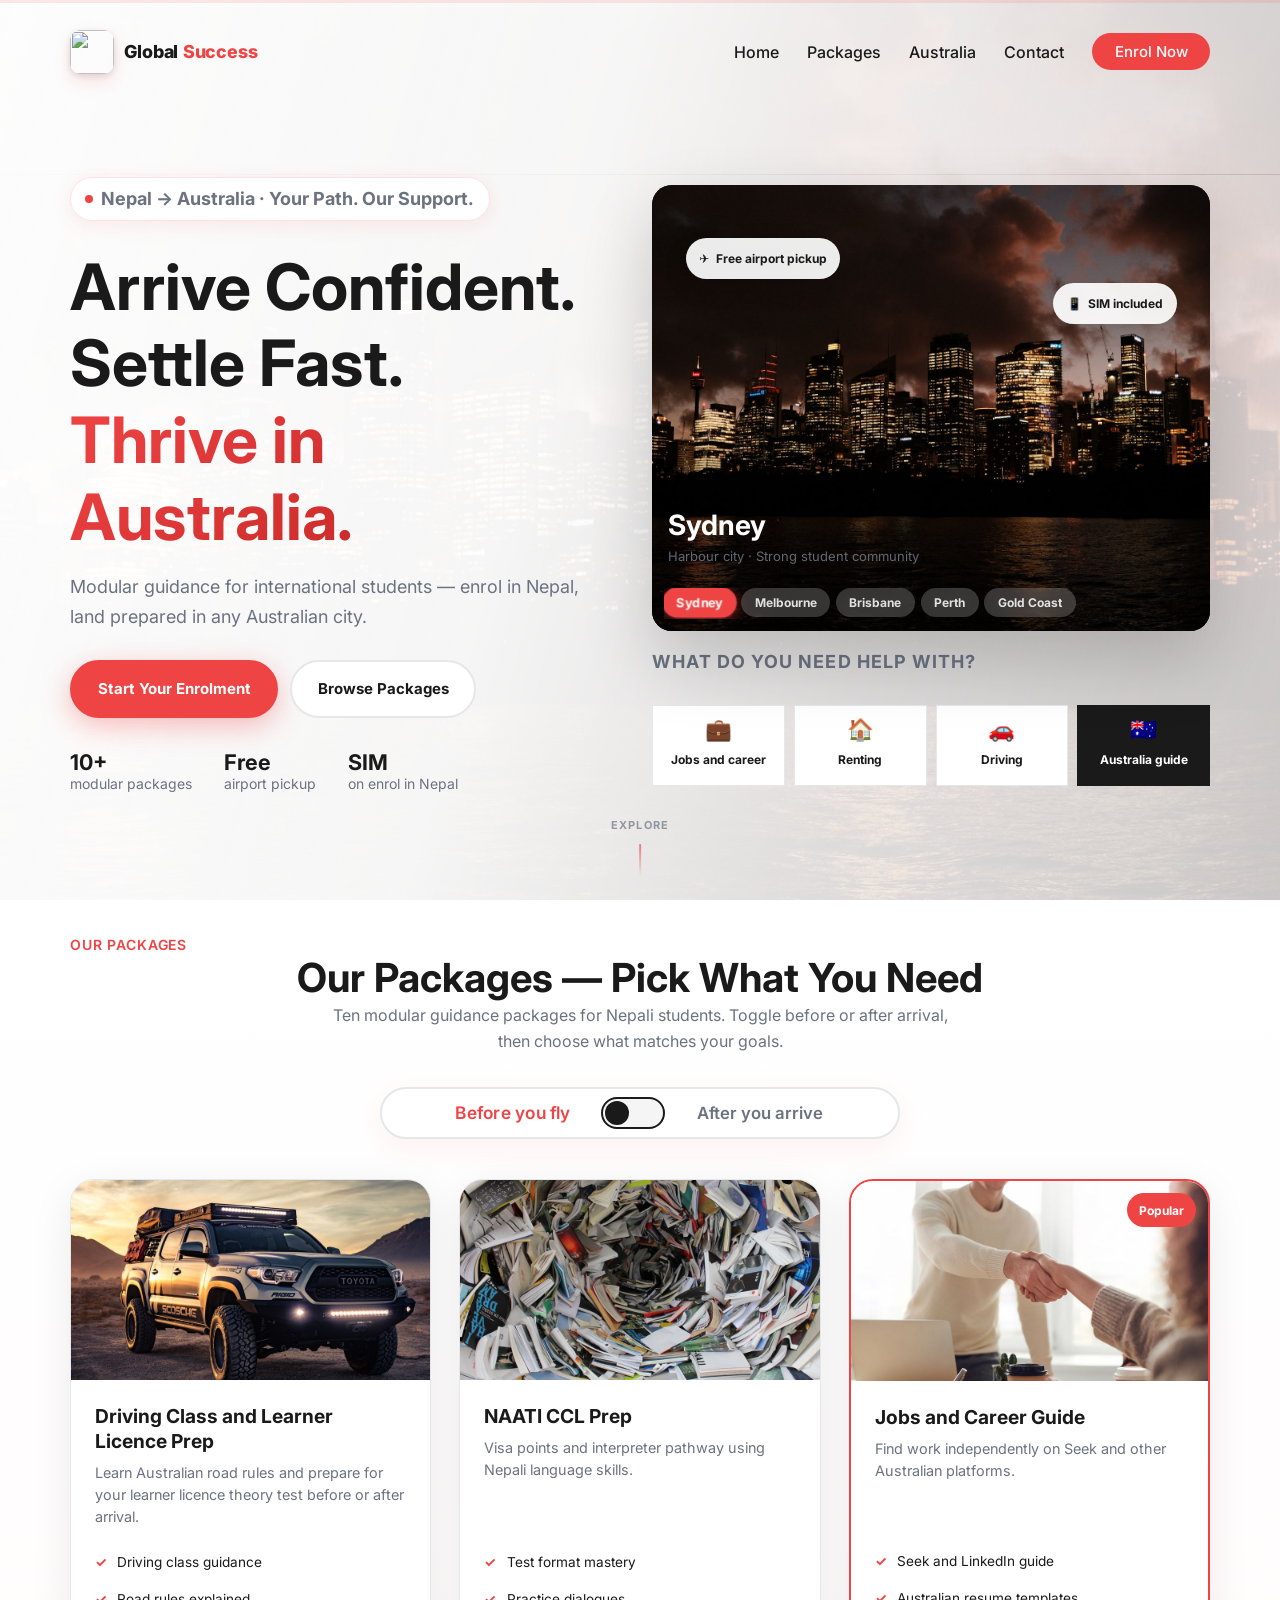
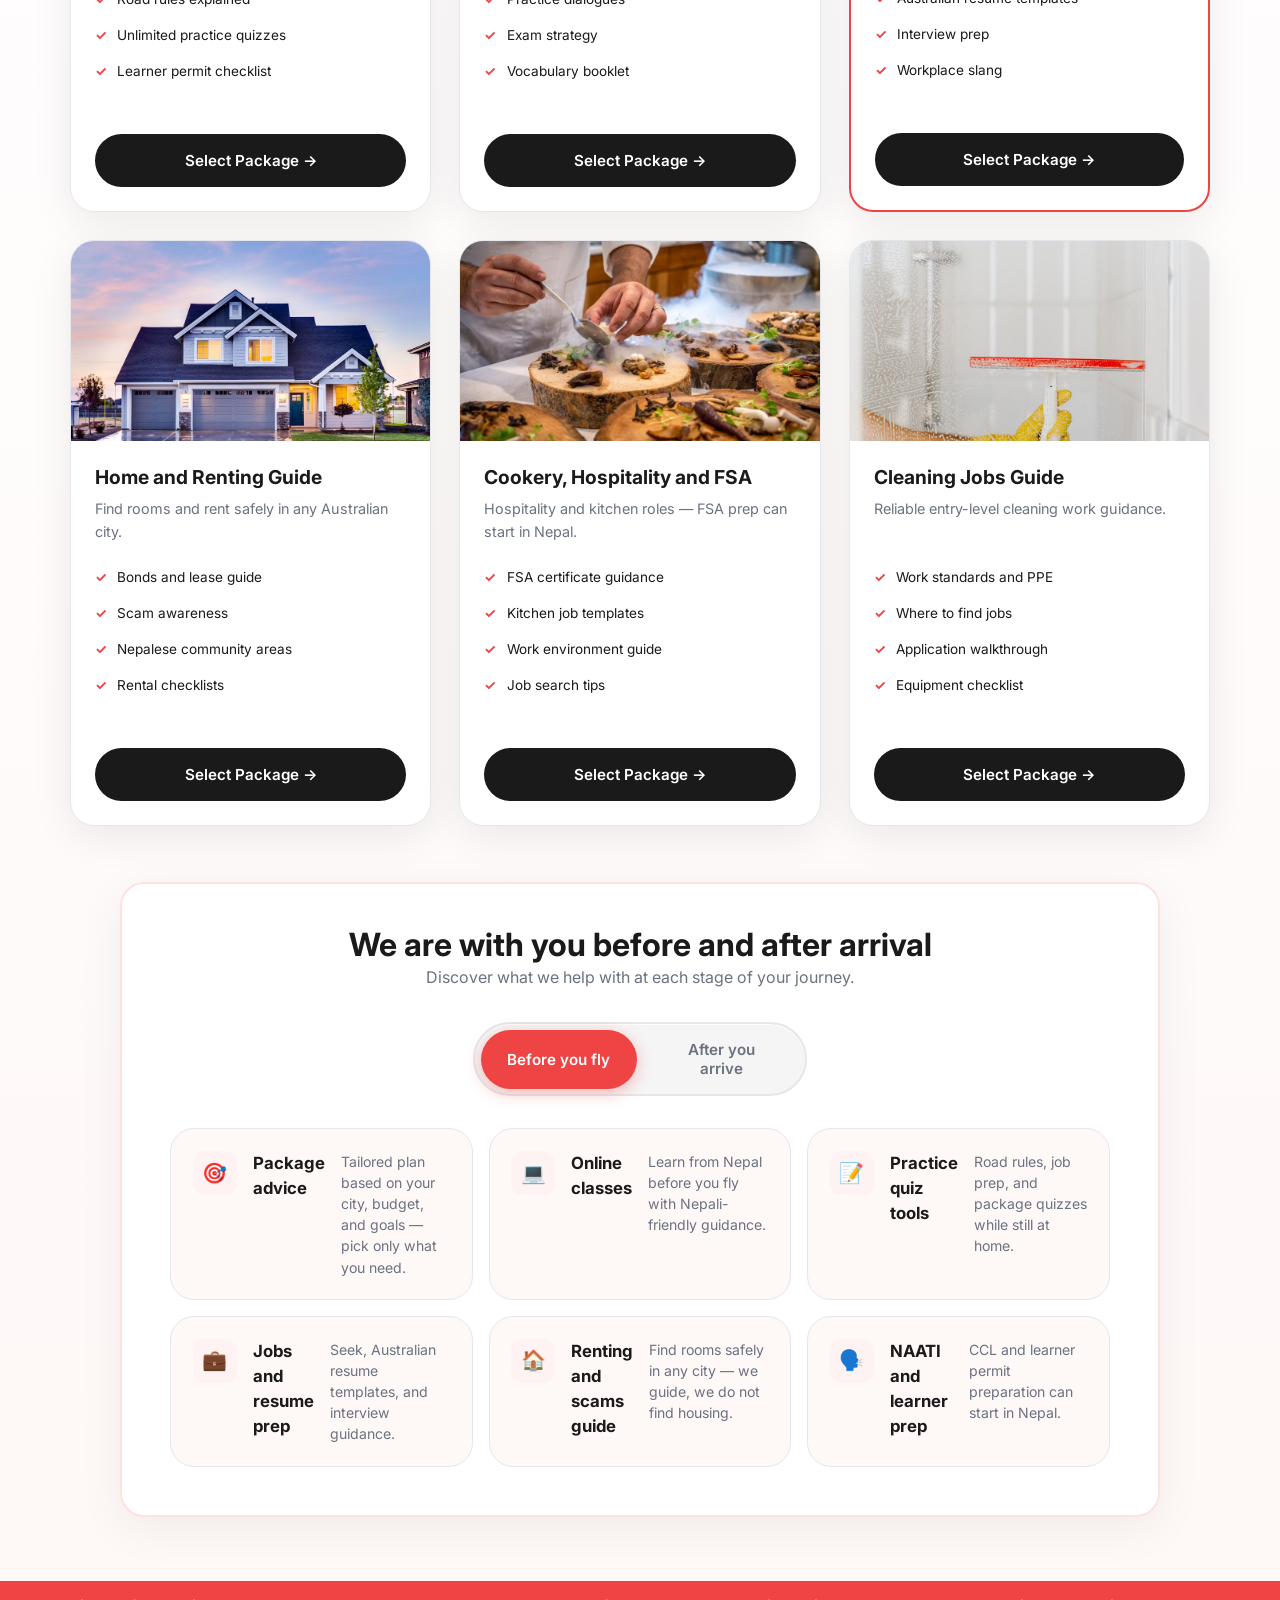
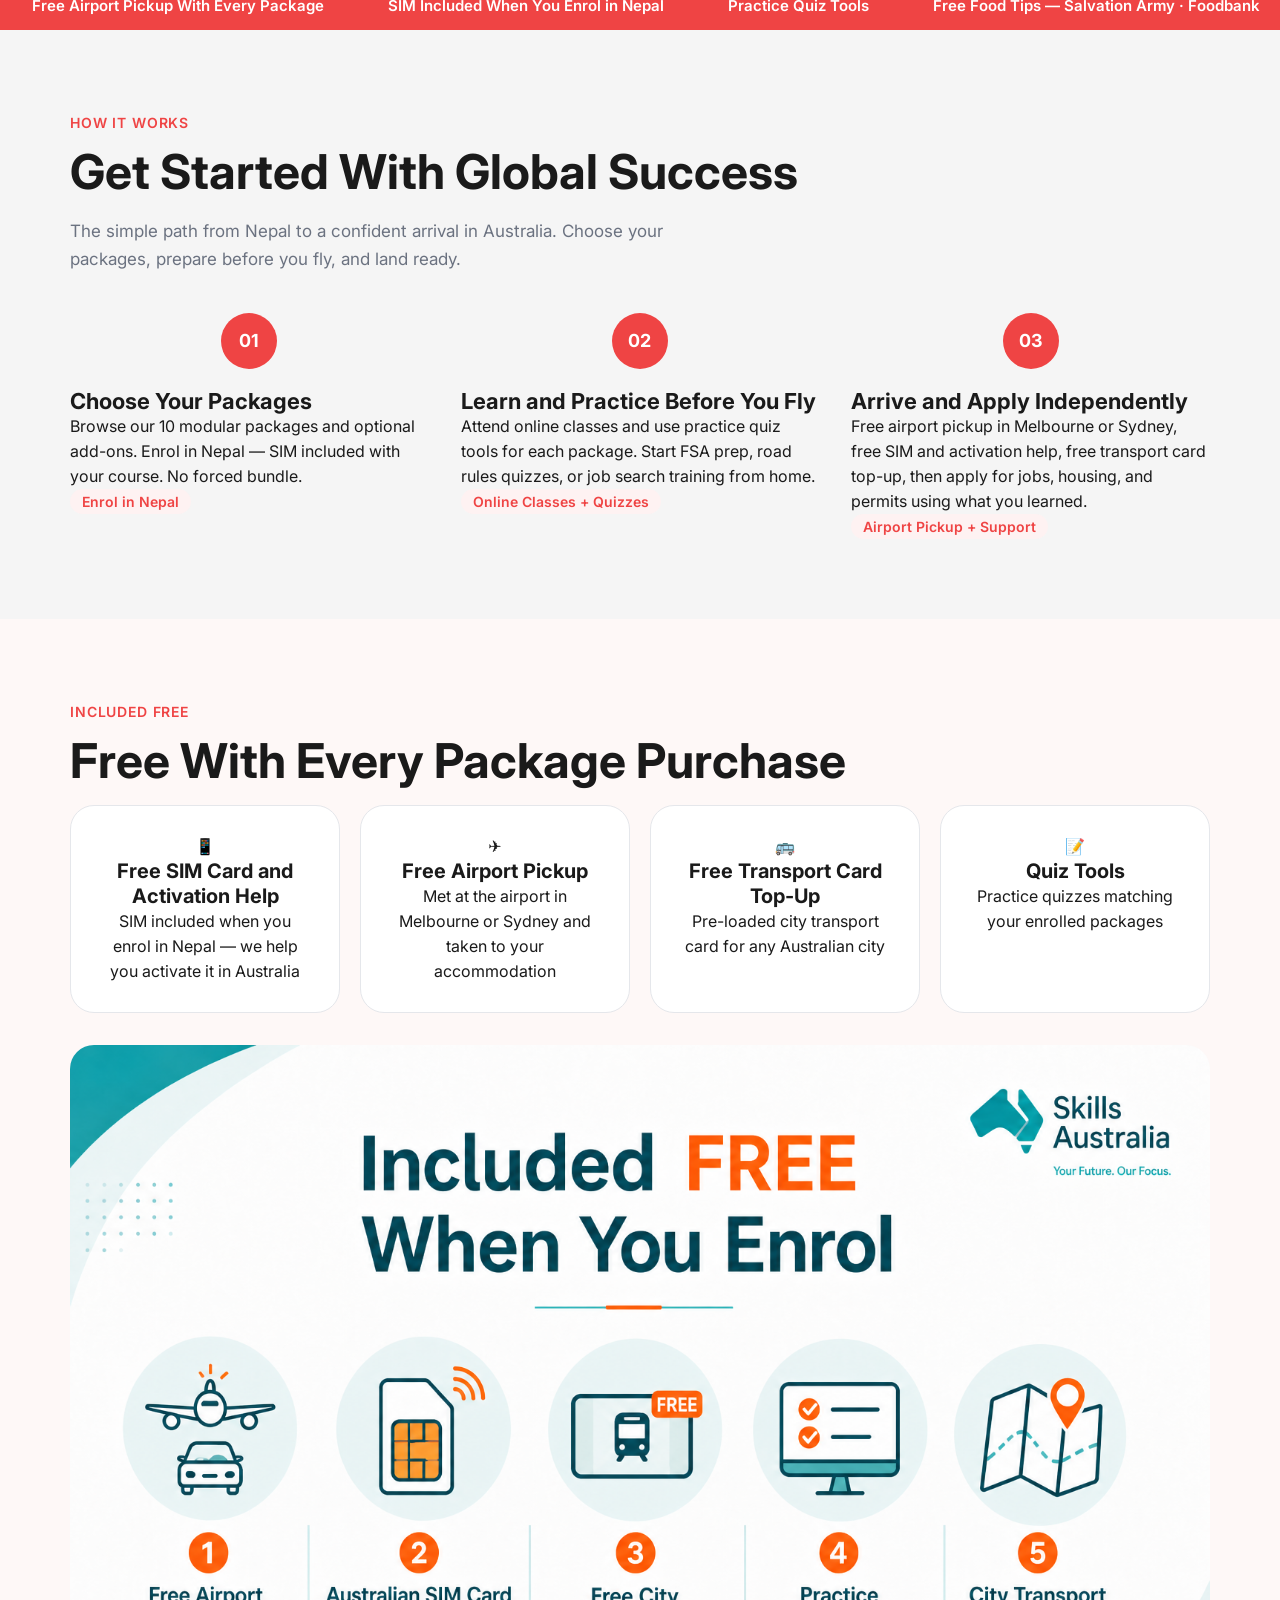
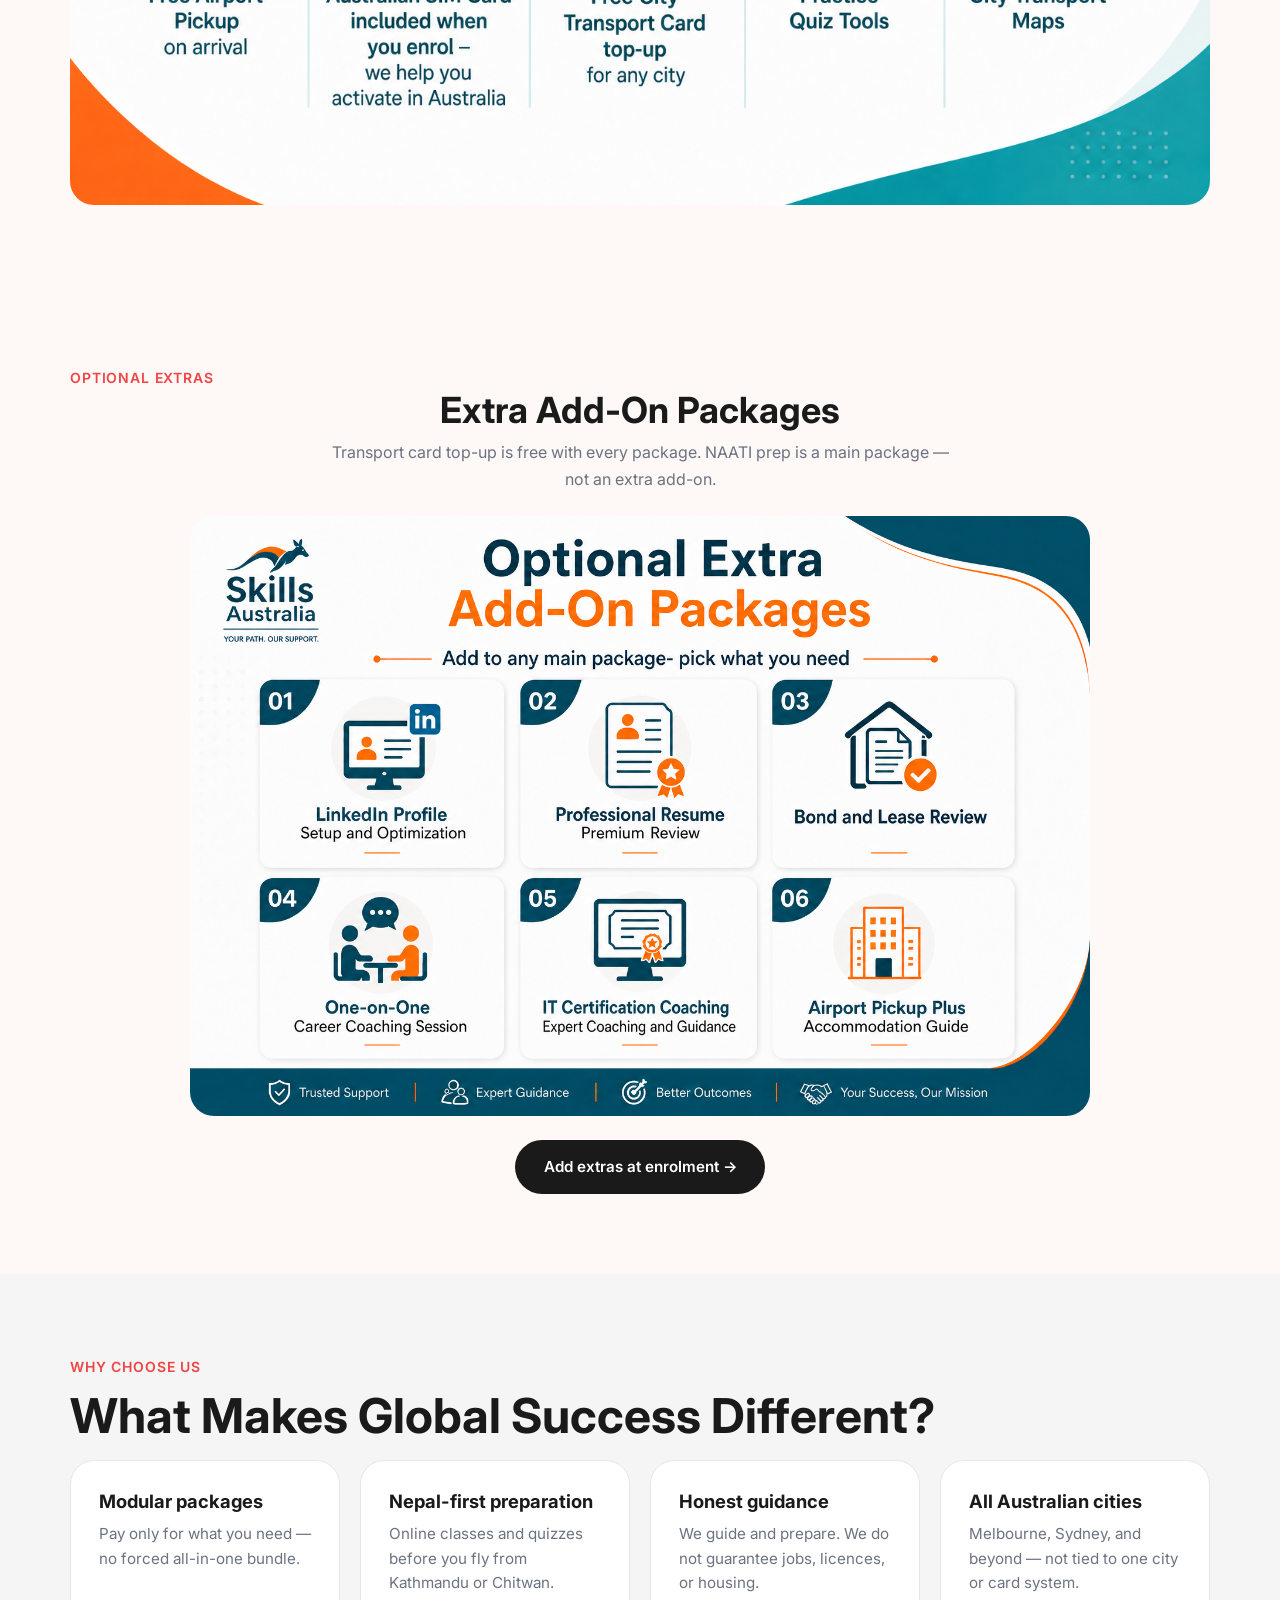
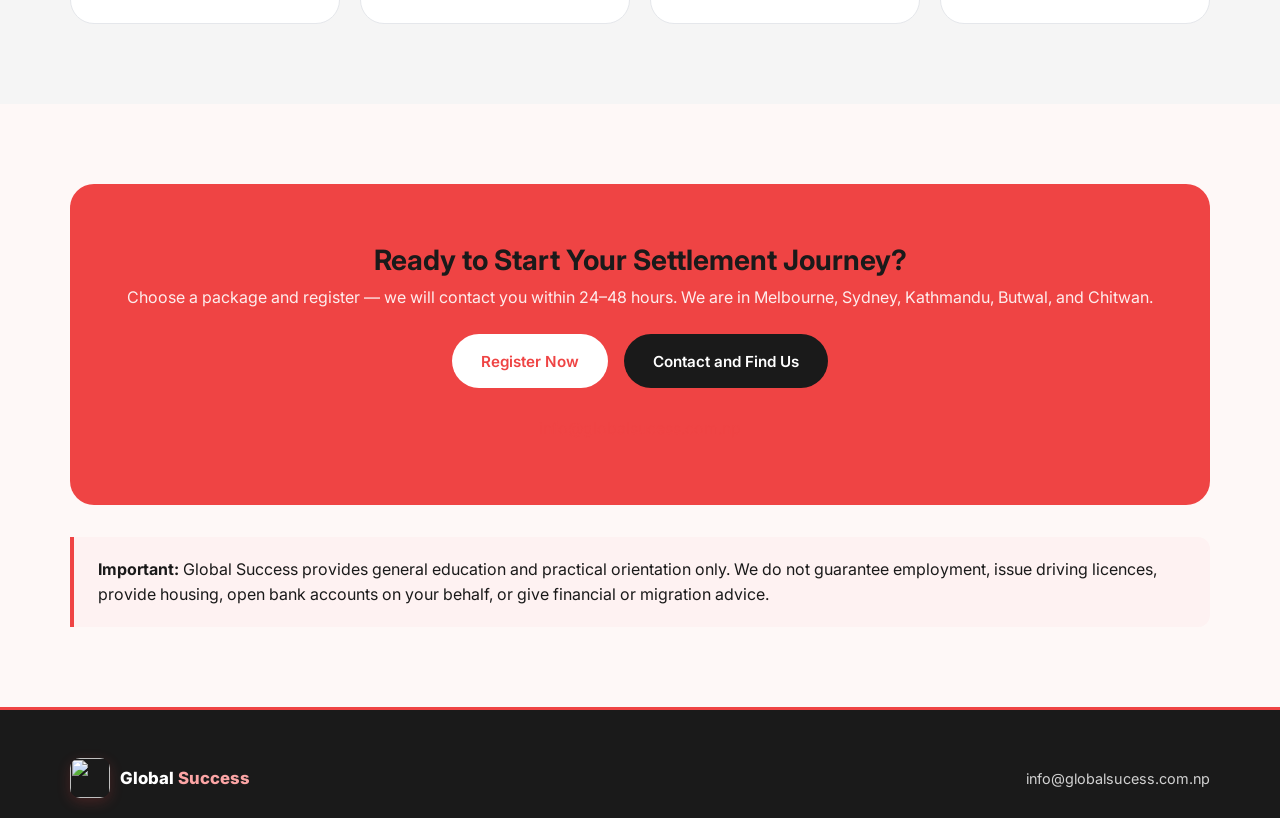
==== index.html @ abbfd21a "Add files via upload" ====
<!DOCTYPE html>
<html lang="en">
<head>
  <meta charset="UTF-8">
  <meta name="viewport" content="width=device-width, initial-scale=1.0">
  <title>Global Success | Nepal to Australia Student Settlement and Life-Skills Packages</title>
  <meta name="description" content="Modular guidance packages for Nepali students moving to Australia. Enrol in Nepal, arrive prepared. Free SIM and activation help, airport pickup, transport card top-up, practice quizzes, and 10 specialist packages.">
  <link rel="preconnect" href="https://fonts.googleapis.com">
  <link rel="preconnect" href="https://fonts.gstatic.com" crossorigin>
  <link rel="stylesheet" href="css/style.css">
  <link rel="stylesheet" href="css/dingoos-theme.css">
  <link rel="stylesheet" href="css/js-services.css">
  <link rel="stylesheet" href="css/journey-dingoos.css">
  <link rel="stylesheet" href="css/hero-interactive.css">
  <link rel="stylesheet" href="css/home-flow.css">
</head>
<body>

  <div class="scroll-progress"><span></span></div>

  <nav class="navbar dingoos-header" id="navbar">
    <div class="container nav-inner">
      <a href="index.html" class="logo">
        <img src="assets/global-success-logo.svg?v=3" alt="">
        <span class="logo-word"><strong>Global</strong> <em>Success</em></span>
      </a>
      <button class="menu-toggle" id="menuToggle" aria-label="Menu">☰</button>
      <ul class="nav-links" id="navLinks">
        <li><a href="index.html#home">Home</a></li>
        <li><a href="#packages">Packages</a></li>
        <li><a href="live-in-australia.html">Australia</a></li>
        <li><a href="contact.html">Contact</a></li>
        <li><a href="register.html" class="nav-cta">Enrol Now</a></li>
      </ul>
    </div>
  </nav>

  <!-- HERO — modern interactive -->
  <header class="hero hero-v2" id="home">
    <div class="hero-v2-bg" aria-hidden="true">
      <div class="hero-v2-bg-layer is-active" id="heroBgA"></div>
      <div class="hero-v2-bg-layer" id="heroBgB"></div>
    </div>
    <div class="hero-v2-overlay" aria-hidden="true"></div>

    <div class="container hero-v2-grid">
      <div class="hero-v2-copy">
        <p class="hero-v2-eyebrow hero-anim" style="--d:0">Nepal → Australia · Your Path. Our Support.</p>
        <h1 class="hero-v2-title hero-anim" style="--d:1">
          <span class="hero-v2-title-line">Arrive Confident.</span>
          <span class="hero-v2-title-line">Settle Fast.</span>
          <span class="hero-v2-title-line hero-v2-title-accent">Thrive in Australia.</span>
        </h1>
        <p class="hero-v2-lead hero-anim" style="--d:2">Modular guidance for international students — enrol in Nepal, land prepared in any Australian city.</p>

        <div class="hero-v2-cta-row hero-anim" style="--d:3">
          <a href="register.html" class="hero-v2-btn hero-v2-btn--primary">
            <span>Start Your Enrolment</span>
            <i class="hero-v2-btn-shine" aria-hidden="true"></i>
          </a>
          <a href="#packages" class="hero-v2-btn hero-v2-btn--outline">Browse Packages</a>
        </div>

        <ul class="hero-v2-stats hero-anim" style="--d:4">
          <li><strong>10+</strong> modular packages</li>
          <li><strong>Free</strong> airport pickup</li>
          <li><strong>SIM</strong> on enrol in Nepal</li>
        </ul>
      </div>

      <div class="hero-v2-stage hero-anim" style="--d:2">
        <div class="hero-v2-frame" id="heroFrame">
          <div class="hero-v2-slide-wrap">
            <img class="hero-v2-slide is-active" id="heroSlideA" src="assets/images/heroes/sydney-opera.jpg" alt="Sydney Opera House and harbour">
            <img class="hero-v2-slide" id="heroSlideB" src="assets/images/heroes/sydney-opera.jpg" alt="" aria-hidden="true">
          </div>
          <div class="hero-v2-frame-shine" aria-hidden="true"></div>

          <div class="hero-v2-float hero-v2-float--a">
            <span aria-hidden="true">✈</span> Free airport pickup
          </div>
          <div class="hero-v2-float hero-v2-float--b">
            <span aria-hidden="true">📱</span> SIM included
          </div>

          <div class="hero-v2-city-info">
            <strong id="heroCityName">Sydney</strong>
            <p id="heroCityTagline">Harbour city · Strong student community</p>
          </div>

          <div class="hero-v2-city-strip" role="tablist" aria-label="Choose a city">
            <button type="button" role="tab" class="is-active" aria-selected="true" data-city="Sydney" data-img="assets/images/heroes/sydney-opera.jpg" data-tagline="Harbour city · Strong student community">Sydney</button>
            <button type="button" role="tab" aria-selected="false" data-city="Melbourne" data-img="assets/images/heroes/melbourne-hero.jpg" data-tagline="Culture capital · Trams and laneways">Melbourne</button>
            <button type="button" role="tab" aria-selected="false" data-city="Brisbane" data-img="assets/images/cities/brisbane.jpg" data-tagline="Sunshine state · Affordable living">Brisbane</button>
            <button type="button" role="tab" aria-selected="false" data-city="Perth" data-img="assets/images/cities/perth.jpg" data-tagline="West coast hub · Relaxed lifestyle">Perth</button>
            <button type="button" role="tab" aria-selected="false" data-city="Gold Coast" data-img="assets/images/cities/gold-coast.jpg" data-tagline="Beach lifestyle · Tourism jobs">Gold Coast</button>
          </div>
        </div>

        <div class="hero-v2-goals">
          <p class="hero-v2-goals-label">What do you need help with?</p>
          <div class="hero-v2-goal-grid">
            <a href="#packages" class="hero-v2-goal">
              <span class="hero-v2-goal-icon" aria-hidden="true">💼</span>
              <span>Jobs and career</span>
            </a>
            <a href="#packages" class="hero-v2-goal">
              <span class="hero-v2-goal-icon" aria-hidden="true">🏠</span>
              <span>Renting</span>
            </a>
            <a href="#packages" class="hero-v2-goal">
              <span class="hero-v2-goal-icon" aria-hidden="true">🚗</span>
              <span>Driving</span>
            </a>
            <a href="live-in-australia.html" class="hero-v2-goal hero-v2-goal--guide">
              <span class="hero-v2-goal-icon" aria-hidden="true">🇦🇺</span>
              <span>Australia guide</span>
            </a>
          </div>
        </div>
      </div>
    </div>

    <a href="#packages" class="hero-v2-scroll-hint" aria-label="Scroll to packages">
      <span>Explore</span>
      <i class="hero-v2-scroll-line" aria-hidden="true"></i>
    </a>
  </header>

  <!-- OUR PACKAGES — first thing visitors see after hero -->
  <section class="js-section packages-choose home-packages-flow" id="packages">
    <div class="container">
      <p class="section-label reveal">Our Packages</p>
      <h2 class="packages-main-title reveal">Our Packages — Pick What You Need</h2>
      <p class="packages-intro reveal">Ten modular guidance packages for Nepali students. Toggle before or after arrival, then choose what matches your goals.</p>

      <div class="js-toggle-tabs reveal home-toggle-tabs" id="packageToggle">
        <button type="button" class="active" data-phase="before">Before you fly</button>
        <div class="js-toggle-slider" id="toggleSlider"><span></span></div>
        <button type="button" data-phase="after">After you arrive</button>
      </div>

      <div class="js-packages-grid" id="packagesGrid"></div>

      <div class="journey-help-panel home-help-panel reveal">
        <div class="journey-help-head">
          <h3>We are with you before and after arrival</h3>
          <p>Discover what we help with at each stage of your journey.</p>
        </div>
        <div class="journey-phase-tabs home-phase-tabs" id="journeyPhaseTabs">
          <button type="button" class="active" data-phase="before">Before you fly</button>
          <button type="button" data-phase="after">After you arrive</button>
        </div>
        <div class="journey-help-grid home-help-grid" id="journeyHelpGrid"></div>
      </div>
    </div>
  </section>

  <!-- MARQUEE -->
  <div class="marquee-wrap dingoos-marquee">
    <div class="marquee-track dingoos-marquee-track">
      <span>Free Airport Pickup With Every Package</span>
      <span>SIM Included When You Enrol in Nepal</span>
      <span>Practice Quiz Tools</span>
      <span>Free Food Tips — Salvation Army · Foodbank</span>
      <span>Free Transport Card Top-Up With Every Package</span>
      <span>Modular Packages — Pay Only For What You Need</span>
      <span>Free Airport Pickup With Every Package</span>
      <span>SIM Included When You Enrol in Nepal</span>
      <span>Practice Quiz Tools</span>
      <span>Free Food Tips — Salvation Army · Foodbank</span>
      <span>Free Transport Card Top-Up With Every Package</span>
      <span>Modular Packages — Pay Only For What You Need</span>
    </div>
  </div>

  <!-- HOW IT WORKS -->
  <section class="bg-light" id="how-it-works">
    <div class="container">
      <p class="section-label reveal">How It Works</p>
      <h2 class="section-title reveal">Get Started With Global Success</h2>
      <p class="section-sub reveal">The simple path from Nepal to a confident arrival in Australia. Choose your packages, prepare before you fly, and land ready.</p>
      <div class="steps-grid">
        <div class="step-card reveal">
          <div class="step-num">01</div>
          <h3>Choose Your Packages</h3>
          <p>Browse our 10 modular packages and optional add-ons. Enrol in Nepal — SIM included with your course. No forced bundle.</p>
          <span class="step-tag">Enrol in Nepal</span>
        </div>
        <div class="step-card reveal">
          <div class="step-num">02</div>
          <h3>Learn and Practice Before You Fly</h3>
          <p>Attend online classes and use practice quiz tools for each package. Start FSA prep, road rules quizzes, or job search training from home.</p>
          <span class="step-tag">Online Classes + Quizzes</span>
        </div>
        <div class="step-card reveal">
          <div class="step-num">03</div>
          <h3>Arrive and Apply Independently</h3>
          <p>Free airport pickup in Melbourne or Sydney, free SIM and activation help, free transport card top-up, then apply for jobs, housing, and permits using what you learned.</p>
          <span class="step-tag">Airport Pickup + Support</span>
        </div>
      </div>
    </div>
  </section>

  <!-- FREE PERKS -->
  <section id="free-perks">
    <div class="container">
      <p class="section-label reveal">Included Free</p>
      <h2 class="section-title reveal">Free With Every Package Purchase</h2>
      <div class="perks-grid">
        <div class="perk-card reveal">
          <div class="perk-icon">📱</div>
          <h3>Free SIM Card and Activation Help</h3>
          <p>SIM included when you enrol in Nepal — we help you activate it in Australia</p>
        </div>
        <div class="perk-card reveal">
          <div class="perk-icon">✈️</div>
          <h3>Free Airport Pickup</h3>
          <p>Met at the airport in Melbourne or Sydney and taken to your accommodation</p>
        </div>
        <div class="perk-card reveal">
          <div class="perk-icon">🚌</div>
          <h3>Free Transport Card Top-Up</h3>
          <p>Pre-loaded city transport card for any Australian city</p>
        </div>
        <div class="perk-card reveal">
          <div class="perk-icon">📝</div>
          <h3>Quiz Tools</h3>
          <p>Practice quizzes matching your enrolled packages</p>
        </div>
      </div>
      <div class="visual-banner reveal" style="margin-top:2rem">
        <img src="assets/sections/free-perks-included.png?v=6" alt="Included free when you enrol — Global Success">
      </div>
    </div>
  </section>

  <!-- ADD-ONS -->
  <section class="js-section packages-addons-visual" id="addons">
    <div class="container">
      <p class="section-label reveal">Optional Extras</p>
      <h2 class="packages-main-title reveal" style="font-size:clamp(1.75rem,3vw,2.25rem);margin-bottom:1.5rem">Extra Add-On Packages</h2>
      <p class="packages-intro reveal" style="margin-top:-0.5rem;margin-bottom:1.5rem">Transport card top-up is free with every package. NAATI prep is a main package — not an extra add-on.</p>
      <div class="visual-banner reveal">
        <img src="assets/sections/09-extra-addons.png?v=6" alt="Optional extra add-on packages: LinkedIn, resume, bond and lease review, career coaching, IT certification coaching, airport pickup plus">
      </div>
      <p class="reveal" style="text-align:center;margin-top:1.5rem">
        <a href="register.html" class="js-btn js-btn-navy">Add extras at enrolment →</a>
      </p>
    </div>
  </section>

  <!-- WHY US -->
  <section class="bg-light" id="why-us">
    <div class="container">
      <p class="section-label reveal">Why Choose Us</p>
      <h2 class="section-title reveal">What Makes Global Success Different?</h2>
      <div class="why-grid">
        <div class="why-card reveal">
          <h4>Modular packages</h4>
          <p>Pay only for what you need — no forced all-in-one bundle.</p>
        </div>
        <div class="why-card reveal">
          <h4>Nepal-first preparation</h4>
          <p>Online classes and quizzes before you fly from Kathmandu or Chitwan.</p>
        </div>
        <div class="why-card reveal">
          <h4>Honest guidance</h4>
          <p>We guide and prepare. We do not guarantee jobs, licences, or housing.</p>
        </div>
        <div class="why-card reveal">
          <h4>All Australian cities</h4>
          <p>Melbourne, Sydney, and beyond — not tied to one city or card system.</p>
        </div>
      </div>
    </div>
  </section>

  <!-- CONTACT / CTA -->
  <section id="contact">
    <div class="container">
      <div class="js-cta-banner reveal">
        <h2>Ready to Start Your Settlement Journey?</h2>
        <p style="opacity:0.9;margin-bottom:1.5rem">Choose a package and register — we will contact you within 24–48 hours. We are in Melbourne, Sydney, Kathmandu, Butwal, and Chitwan.</p>
        <div style="display:flex;gap:1rem;justify-content:center;flex-wrap:wrap">
          <a href="register.html" class="js-btn js-btn-primary">Register Now</a>
          <a href="contact.html" class="js-btn js-btn-navy">Contact and Find Us</a>
        </div>
        <p style="margin-top:1.75rem;opacity:0.95">
          <a href="mailto:info@globalsucess.com.np">info@globalsucess.com.np</a>
        </p>
      </div>
      <div class="disclaimer-box reveal" style="margin-top:2rem;text-align:left">
        <strong>Important:</strong> Global Success provides general education and practical orientation only. We do not guarantee employment, issue driving licences, provide housing, open bank accounts on your behalf, or give financial or migration advice.
      </div>
    </div>
  </section>

  <footer class="footer footer-minimal">
    <div class="container footer-minimal-inner">
      <a href="index.html" class="footer-logo">
        <img src="assets/global-success-logo.svg?v=3" alt="" width="36" height="36">
        <span class="logo-word"><strong>Global</strong> <em>Success</em></span>
      </a>
      <div class="footer-minimal-contact">
        <a href="mailto:info@globalsucess.com.np">info@globalsucess.com.np</a>
      </div>
    </div>
  </footer>

  <script src="js/text-sanitize.js?v=20260816"></script>
  <script src="js/packages-data.js?v=20260816"></script>
  <script src="js/services.js?v=20260816"></script>
  <script src="js/dingoos.js?v=20260816"></script>
  <script src="js/journey.js?v=20260816"></script>
  <script src="js/hero-interactive.js?v=20260816"></script>
  <script src="js/main.js?v=20260816"></script>
</body>
</html>
---- css/style.css ----
/* Skills Australia — Dingoos-exact design system */
@import url('dingoos-tokens.css');

:root {
  --teal: var(--sa-red);
  --teal-dark: var(--sa-red-dark);
  --teal-light: var(--sa-red-pale);
  --orange: var(--sa-red);
  --orange-light: var(--sa-red-soft);
  --dark: var(--sa-black);
  --gray: var(--sa-gray);
  --gray-light: var(--sa-bg-alt);
  --white: var(--sa-white);
  --shadow: 0 4px 20px rgba(0, 0, 0, 0.06);
  --radius: var(--radius-sm);
  --font: var(--font-body);
}

*, *::before, *::after { box-sizing: border-box; margin: 0; padding: 0; }
html { scroll-behavior: smooth; }

img { max-width: 100%; height: auto; display: block; }
.container { width: min(1140px, 92%); margin: 0 auto; }

/* ── NAV / HEADER (Dingoos exact) ── */
.navbar, .dingoos-header {
  position: fixed; top: 0; left: 0; right: 0; z-index: 999;
  height: var(--header-h);
  background: transparent;
  transition: top var(--t-medium) var(--ease-dingoos),
              background var(--t-medium) var(--ease-dingoos),
              box-shadow var(--t-medium) var(--ease-dingoos) !important;
}
.navbar.fondo, .dingoos-header.fondo, .navbar.scrolled {
  background: #fff;
  box-shadow: 0 0 10px #bbb;
}
.navbar.oculto, .dingoos-header.oculto { top: -110px; }

.nav-inner {
  display: flex; align-items: center; justify-content: space-between;
  height: var(--header-h); gap: 1rem;
}
.logo {
  display: flex; align-items: center; gap: 0.65rem;
  font-family: var(--font-body); font-weight: 700;
  color: var(--sa-black); font-size: 1.12rem;
  letter-spacing: -0.01em;
  text-decoration: none;
  transition: color var(--t-fast) var(--ease-dingoos);
}
.logo:hover { color: var(--sa-black); }
.logo img {
  width: 44px;
  height: 44px;
  object-fit: contain;
  border-radius: 11px;
  box-shadow:
    0 2px 6px rgba(15, 23, 42, 0.12),
    0 8px 18px rgba(239, 68, 68, 0.14);
  transition: transform var(--t-fast) var(--ease-dingoos), box-shadow var(--t-fast) var(--ease-dingoos);
}
.logo-word {
  display: inline-flex;
  align-items: baseline;
  gap: 0.28rem;
  line-height: 1;
}
.logo-word strong {
  font-weight: 800;
  color: var(--sa-black);
}
.logo-word em {
  font-style: normal;
  font-weight: 800;
  color: var(--sa-red);
}
.logo:hover img {
  transform: translateY(-1px) scale(1.02);
  box-shadow:
    0 4px 10px rgba(15, 23, 42, 0.14),
    0 10px 22px rgba(239, 68, 68, 0.18);
}

.nav-links {
  display: flex; align-items: center; gap: 1.75rem; list-style: none;
  font-family: var(--font-body); font-size: 16px; line-height: 26px;
}
.nav-links a {
  color: var(--sa-black); font-weight: 500; text-decoration: none;
  transition: color var(--t-fast) var(--ease-dingoos) !important;
}
.nav-links a:hover, .nav-links a.active { color: var(--sa-red); }

.nav-cta {
  background: var(--sa-red) !important; color: var(--sa-white) !important;
  padding: 0.55rem 1.4rem; font-family: var(--font-body);
  font-style: normal; font-size: 15px; font-weight: 600;
  border-radius: var(--radius-pill);
}
.nav-cta:hover { background: var(--sa-black) !important; color: var(--sa-white) !important; }

.menu-toggle {
  display: none; background: none; border: none;
  font-size: 1.5rem; cursor: pointer; color: var(--sa-black);
}

/* ── BUTTONS ── */
.btn {
  display: inline-flex; align-items: center; justify-content: center; gap: 0.5rem;
  min-height: 52px; padding: 12px 32px; border: 0; border-radius: var(--radius-pill);
  font-family: var(--font-body); font-size: 16px; font-style: normal;
  line-height: 1.4; font-weight: 600; cursor: pointer; text-decoration: none;
  position: relative;
  transition: all var(--t-fast) var(--ease-dingoos) !important;
}
.btn-primary {
  background: var(--sa-red); color: var(--sa-white);
}
.btn-primary:hover { background: var(--sa-black); color: var(--sa-white); }
.btn-teal { background: var(--sa-red); color: var(--sa-white); }
.btn-teal:hover { background: var(--sa-black); color: var(--sa-white); }
.btn-outline {
  background: transparent; color: var(--sa-white);
  border: 2px solid rgba(255,255,255,0.7);
}
.btn-outline:hover { background: var(--sa-white); color: var(--sa-red); }

/* ── HERO index (Dingoos bloqueCabecera colours on dark overlay option) ── */
.hero {
  position: relative; min-height: 88vh;
  display: flex; align-items: center;
  padding: calc(var(--header-h) + 2rem) 0 4rem;
  overflow: hidden; background: var(--sa-bg);
}
.hero-bg {
  position: absolute; inset: 0; z-index: 0;
  background: url('../assets/images/heroes/sydney-opera.jpg') center/cover;
  opacity: 0.08;
}
.dingoos-hero-bg { will-change: transform; }
.hero-shapes { display: none; }

.hero-content { position: relative; z-index: 2; max-width: 720px; }
.hero-badge {
  display: inline-block; background: var(--sa-red-soft);
  color: var(--sa-red); padding: 0.35rem 1rem;
  font-size: 14px; font-weight: 600; margin-bottom: 1rem;
  border-radius: var(--radius-pill); border: 1px solid var(--sa-red-pale);
}
.hero h1 {
  font-family: var(--font-display); font-size: clamp(40px, 5vw, 64px);
  font-style: normal; font-weight: 700; line-height: 1.2;
  color: var(--sa-black); margin-bottom: 16px;
}
.hero p {
  font-size: 18px; line-height: 30px; color: var(--sa-gray);
  margin-bottom: 1.75rem;
}
.hero-btns { display: flex; flex-wrap: wrap; gap: 1rem; }
.trust-badge { margin-top: 2rem; font-size: 14px; color: var(--sa-gray); }

/* ── MARQUEE ── */
.marquee-wrap, .dingoos-marquee {
  background: var(--sa-red); color: var(--sa-white);
  padding: 0.75rem 0; overflow: hidden; white-space: nowrap;
}
.marquee-track span, .dingoos-marquee-track span {
  padding: 0 2rem; font-family: var(--font-body);
  font-weight: 600; font-style: normal; font-size: 15px;
}
.marquee-track, .dingoos-marquee-track {
  display: inline-flex; animation: dingoosMarquee 28s linear infinite;
}

/* ── SECTIONS ── */
section { padding: 5rem 0; }
.section-label {
  color: var(--sa-red); font-family: var(--font-body);
  font-weight: 600; font-style: normal; font-size: 14px;
  text-transform: uppercase; letter-spacing: 0.06em; margin-bottom: 0.5rem;
}
.section-title {
  font-family: var(--font-display); font-size: clamp(32px, 4vw, 48px);
  font-style: normal; font-weight: 700; line-height: 1.2;
  color: var(--sa-black); margin-bottom: 1rem;
}
.section-sub {
  color: var(--sa-gray); font-size: 17px;
  line-height: 28px; max-width: 640px; margin-bottom: 2.5rem;
}
.bg-light { background: var(--sa-bg-alt); }
.bg-teal {
  background: var(--sa-red); color: var(--sa-white);
}
.bg-teal .section-title { color: var(--sa-white); }
.bg-teal .section-label { color: rgba(255,255,255,0.85); }
.bg-teal .section-sub { color: rgba(255,255,255,0.85); opacity: 1; }

/* Scroll reveal */
.reveal {
  opacity: 0; transform: translateY(30px);
  transition: opacity 0.6s var(--ease-dingoos), transform 0.6s var(--ease-dingoos) !important;
}
.reveal.visible { opacity: 1; transform: translateY(0); }

/* Problem cards */
.problems-grid {
  display: grid; grid-template-columns: repeat(auto-fit, minmax(250px, 1fr)); gap: 1.5rem;
}
.problem-card {
  background: var(--sa-white); padding: 2rem;
  border: 1px solid var(--sa-border); border-radius: var(--radius-lg);
  box-shadow: var(--shadow);
  transition: transform var(--t-fast) var(--ease-dingoos) !important;
}
.problem-card:hover { transform: translateY(-4px); }
.problem-card h3 {
  font-family: var(--font-display); font-size: 22px; font-style: normal;
  color: var(--sa-black); margin-bottom: 0.75rem;
}
.problem-card p { font-size: 16px; line-height: 25px; color: var(--sa-gray); }

/* Steps */
.steps-grid { display: grid; grid-template-columns: repeat(auto-fit, minmax(280px, 1fr)); gap: 2rem; }
.step-num {
  width: 56px; height: 56px; border-radius: 50%;
  background: var(--sa-red); color: var(--sa-white);
  font-family: var(--font-body); font-size: 18px; font-weight: 700;
  display: flex; align-items: center; justify-content: center;
  margin: 0 auto 1.25rem;
}
.step-card h3 {
  font-family: var(--font-display); font-style: normal;
  font-size: 22px; color: var(--sa-black);
}
.step-tag {
  background: var(--sa-red-soft); color: var(--sa-red);
  padding: 0.25rem 0.75rem; font-size: 14px; font-weight: 600;
  border-radius: var(--radius-pill);
}

/* Perks */
.perks-grid { display: grid; grid-template-columns: repeat(auto-fit, minmax(200px, 1fr)); gap: 1.25rem; }
.perk-card {
  background: var(--sa-white); padding: 1.75rem; text-align: center;
  border: 1px solid var(--sa-border); border-radius: var(--radius-lg);
  transition: all var(--t-fast) var(--ease-dingoos) !important;
}
.perk-card:hover { border-color: var(--sa-red); transform: translateY(-4px); }
.perk-card h3 { font-family: var(--font-display); font-style: normal; color: var(--sa-black); font-size: 20px; }

/* Packages */
.packages-grid { display: grid; grid-template-columns: repeat(auto-fill, minmax(300px, 1fr)); gap: 1.5rem; }
.package-card {
  background: var(--sa-white); overflow: hidden;
  border: 1px solid var(--sa-border); border-radius: var(--radius-lg);
  box-shadow: var(--shadow);
  transition: transform var(--t-fast) var(--ease-dingoos) !important;
}
.package-card:hover { transform: translateY(-6px); }
.package-head { background: var(--sa-red); color: var(--sa-white); padding: 1.25rem 1.5rem; }
.package-card:nth-child(even) .package-head { background: var(--sa-black); color: var(--sa-white); }
.package-head h3 { font-family: var(--font-display); font-style: normal; font-size: 22px; }
.package-body { padding: 1.5rem; }
.package-body li::before { color: var(--sa-red); }

/* Forms */
.form-group label { font-family: var(--font-body); font-size: 14px; font-weight: 600; color: var(--sa-black); }
.form-group input, .form-group select, .form-group textarea {
  border: 1px solid var(--sa-border); border-radius: var(--radius-sm);
  padding: 0.75rem 1rem; font-family: var(--font-body);
  transition: border-color var(--t-fast) var(--ease-dingoos) !important;
}
.form-group input:focus, .form-group select:focus, .form-group textarea:focus {
  outline: none; border-color: var(--sa-red);
}
.form-grid { display: grid; grid-template-columns: 1fr 1fr; gap: 1rem; }
.form-group.full { grid-column: 1 / -1; }

/* Journey flow — Dingoos "How can we help you?" style */
.section-journey-flow {
  padding: 5rem 0;
  position: relative;
  overflow: hidden;
}
.section-journey-flow::before {
  content: "";
  position: absolute; top: 0; left: 0; right: 0; height: 80px;
  background: url('../assets/form-wave.svg') no-repeat top center;
  background-size: 100% 100%;
  opacity: 0.4;
  transform: scaleY(-1);
  pointer-events: none;
}

.journey-flow {
  position: relative;
  max-width: 680px;
  margin: 0 auto 4rem;
  padding: 2rem 0 0 3rem;
}
.journey-flow::before {
  content: "";
  position: absolute;
  left: 11px;
  top: 0;
  bottom: 0;
  width: 4px;
  border-radius: 4px;
  background: linear-gradient(180deg, var(--sa-red) 0%, var(--sa-red-pale) 100%);
}

.journey-flow-step {
  position: relative;
  margin-bottom: 2.75rem;
  padding: 1.75rem 1.75rem 1.75rem 2rem;
  background: var(--sa-white);
  border: 1px solid var(--sa-border);
  border-radius: var(--radius-lg);
  box-shadow: 0 4px 24px rgba(0, 0, 0, 0.04);
  opacity: 0;
  transform: translateY(20px);
  transition: opacity 0.55s var(--ease-dingoos), transform 0.55s var(--ease-dingoos);
}
.journey-flow.visible .journey-flow-step,
.journey-flow-step.visible {
  opacity: 1;
  transform: translateY(0);
}
.journey-flow-step::before {
  content: "";
  position: absolute;
  left: -2.65rem;
  top: 1.85rem;
  width: 22px;
  height: 22px;
  border-radius: 50%;
  background: var(--sa-red);
  border: 4px solid var(--sa-bg);
  box-shadow: 0 0 0 2px var(--sa-red);
  z-index: 1;
}
.journey-step-label {
  display: inline-block;
  font-size: 0.75rem;
  font-weight: 700;
  text-transform: uppercase;
  letter-spacing: 0.08em;
  color: var(--sa-red);
  margin-bottom: 0.5rem;
}
.journey-flow-step h3 {
  font-family: var(--font-display);
  font-size: clamp(1.35rem, 2.5vw, 1.65rem);
  font-weight: 700;
  color: var(--sa-black);
  margin-bottom: 0.65rem;
  line-height: 1.25;
}
.journey-flow-step p {
  font-size: 1rem;
  line-height: 1.65;
  color: var(--sa-gray);
  margin-bottom: 0.85rem;
}
.journey-step-tag {
  display: inline-block;
  font-size: 0.78rem;
  font-weight: 600;
  color: var(--sa-black);
  background: var(--sa-bg-alt);
  padding: 0.25rem 0.75rem;
  border-radius: var(--radius-pill);
}

.journey-help-wrap {
  max-width: 960px;
  margin: 0 auto;
  padding-top: 1rem;
}
.journey-help-head {
  text-align: center;
  margin-bottom: 1.75rem;
}
.journey-help-head h3 {
  font-family: var(--font-display);
  font-size: clamp(1.5rem, 3vw, 2rem);
  color: var(--sa-black);
  margin-bottom: 0.5rem;
}
.journey-help-head p { color: var(--sa-gray); }

.journey-phase-tabs {
  display: flex;
  justify-content: center;
  gap: 0.5rem;
  margin-bottom: 2rem;
  flex-wrap: wrap;
}
.journey-phase-tabs button {
  padding: 0.65rem 1.5rem;
  border-radius: var(--radius-pill);
  border: 1px solid var(--sa-border);
  background: var(--sa-white);
  font-family: var(--font-body);
  font-size: 0.95rem;
  font-weight: 600;
  color: var(--sa-gray);
  cursor: pointer;
  transition: all 0.2s ease;
}
.journey-phase-tabs button.active,
.journey-phase-tabs button:hover {
  background: var(--sa-red);
  color: var(--sa-white);
  border-color: var(--sa-red);
}

.journey-help-grid {
  display: grid;
  grid-template-columns: repeat(auto-fill, minmax(280px, 1fr));
  gap: 1rem;
}
.journey-help-card {
  background: var(--sa-white);
  border: 1px solid var(--sa-border);
  border-radius: var(--radius-lg);
  padding: 1.5rem;
  transition: border-color 0.2s ease, transform 0.2s ease;
}
.journey-help-card:hover {
  border-color: var(--sa-red);
  transform: translateY(-3px);
}
.journey-help-card h4 {
  font-family: var(--font-display);
  font-size: 1.1rem;
  color: var(--sa-black);
  margin-bottom: 0.4rem;
}
.journey-help-card p {
  font-size: 0.9rem;
  line-height: 1.55;
  color: var(--sa-gray);
  margin: 0;
}

.journey-cta {
  display: flex;
  justify-content: center;
  gap: 1rem;
  flex-wrap: wrap;
  margin-top: 3rem;
}

@media (max-width: 768px) {
  .journey-flow { padding-left: 2.25rem; }
  .journey-flow-step { padding: 1.25rem; }
  .journey-flow-step::before { left: -2.1rem; }
}

.footer-minimal {
  padding: 2rem 0;
  border-top: 1px solid rgba(255, 255, 255, 0.08);
}

.footer-minimal-inner {
  display: flex;
  align-items: center;
  justify-content: space-between;
  gap: 1.5rem;
  flex-wrap: wrap;
}

.footer-minimal .footer-logo {
  margin-bottom: 0;
}

.footer-minimal-contact {
  display: flex;
  align-items: center;
  gap: 0.75rem;
  flex-wrap: wrap;
  font-size: 0.9rem;
}

.footer-minimal-contact a {
  color: rgba(255, 255, 255, 0.8);
  text-decoration: none;
}

.footer-minimal-contact a:hover {
  color: var(--sa-white);
}

.footer-minimal-contact span {
  color: rgba(255, 255, 255, 0.35);
}

@media (max-width: 540px) {
  .footer-minimal-inner {
    flex-direction: column;
    align-items: center;
    text-align: center;
  }
}

.footer {
  background: var(--sa-black);
  color: rgba(255, 255, 255, 0.7);
  padding: 3rem 0 1.25rem;
  border-top: 3px solid var(--sa-red);
}

.footer-inner { max-width: 1140px; }

.footer-top {
  display: flex;
  justify-content: space-between;
  align-items: flex-start;
  gap: 3rem;
  padding-bottom: 2rem;
  border-bottom: 1px solid rgba(255, 255, 255, 0.08);
}

.footer-brand { max-width: 300px; flex-shrink: 0; }

.footer-logo {
  display: inline-flex;
  align-items: center;
  gap: 0.6rem;
  font-family: var(--font-body);
  font-weight: 700;
  font-size: 1.05rem;
  color: var(--sa-white);
  text-decoration: none;
  margin-bottom: 0.65rem;
}

.footer-logo .logo-word strong {
  color: var(--sa-white);
}
.footer-logo .logo-word em {
  color: #FCA5A5;
}
.footer-logo img {
  width: 40px;
  height: 40px;
  object-fit: contain;
  border-radius: 10px;
  box-shadow: 0 4px 14px rgba(239, 68, 68, 0.2);
}

.footer-brand p {
  font-size: 0.875rem;
  line-height: 1.6;
  color: rgba(255, 255, 255, 0.55);
  margin: 0;
}

.footer-nav {
  display: flex;
  gap: 3.5rem;
  flex-wrap: wrap;
}

.footer-col {
  display: flex;
  flex-direction: column;
  gap: 0.5rem;
  min-width: 120px;
}

.footer-label {
  font-size: 0.7rem;
  font-weight: 700;
  text-transform: uppercase;
  letter-spacing: 0.08em;
  color: var(--sa-red);
  margin-bottom: 0.25rem;
}

.footer-col a {
  font-size: 0.875rem;
  color: rgba(255, 255, 255, 0.7);
  text-decoration: none;
  transition: color 0.2s ease;
}

.footer-col a:hover { color: var(--sa-white); }

.footer-col span.footer-text {
  font-size: 0.875rem;
  color: rgba(255, 255, 255, 0.55);
}

.footer-bottom {
  display: flex;
  justify-content: space-between;
  align-items: center;
  flex-wrap: wrap;
  gap: 0.75rem;
  padding-top: 1.25rem;
  font-size: 0.8125rem;
  color: rgba(255, 255, 255, 0.45);
}

.footer-bottom a {
  color: rgba(255, 255, 255, 0.65);
  text-decoration: none;
}

.footer-bottom a:hover { color: var(--sa-red); }

.footer-disclaimer {
  width: 100%;
  font-size: 0.75rem;
  opacity: 0.45;
  margin: 0;
}

/* Legacy grid fallback */
.footer-grid {
  display: grid;
  grid-template-columns: 1.4fr 1fr 1fr 1fr;
  gap: 2rem;
  margin-bottom: 2.5rem;
}

@media (max-width: 768px) {
  .footer-top { flex-direction: column; gap: 2rem; }
  .footer-nav { gap: 2rem; width: 100%; }
  .footer-bottom { flex-direction: column; align-items: flex-start; }
  .footer-grid { grid-template-columns: 1fr 1fr; }
}

@media (max-width: 480px) {
  .footer-nav { flex-direction: column; gap: 1.5rem; }
  .footer-grid { grid-template-columns: 1fr; }
}

.disclaimer-box {
  background: var(--sa-red-soft); border-left: 4px solid var(--sa-red);
  padding: 1.25rem 1.5rem; font-size: 16px; line-height: 25px;
  border-radius: 0 var(--radius-sm) var(--radius-sm) 0;
}

/* Why us — clean cards */
.why-grid {
  display: grid; grid-template-columns: repeat(auto-fit, minmax(240px, 1fr)); gap: 1.25rem;
}
.why-card {
  background: var(--sa-white); border: 1px solid var(--sa-border);
  border-radius: var(--radius-lg); padding: 1.75rem;
}
.why-card h4 {
  font-family: var(--font-display); font-size: 1.15rem; font-weight: 700;
  color: var(--sa-black); margin-bottom: 0.5rem;
}
.why-card p { color: var(--sa-gray); font-size: 0.95rem; line-height: 1.6; margin: 0; }

.visual-banner img { width: 100%; border-radius: var(--radius-lg); }

/* Contact page */
.contact-page-hero, .find-us-section { padding: calc(var(--header-h) + 2rem) 0 3rem; }
.contact-page-hero { text-align: center; background: var(--sa-bg); }
.contact-page-hero h1 {
  font-family: var(--font-display); font-size: clamp(2rem, 4vw, 2.75rem);
  color: var(--sa-black); margin: 0.5rem 0 1rem;
}
.contact-page-hero p { color: var(--sa-gray); max-width: 560px; margin: 0 auto; }
.find-us-section { background: var(--sa-white); padding-top: 2rem; }
.locations-grid {
  display: grid; grid-template-columns: repeat(auto-fit, minmax(220px, 1fr)); gap: 1rem; margin-bottom: 2rem;
}
.location-card {
  background: var(--sa-bg); border: 1px solid var(--sa-border); border-radius: var(--radius-lg);
  padding: 1.5rem;
}
.location-tag {
  font-size: 0.75rem; font-weight: 600; text-transform: uppercase; letter-spacing: 0.05em;
  color: var(--sa-red);
}
.location-card h3 { font-family: var(--font-display); font-size: 1.2rem; margin: 0.35rem 0; color: var(--sa-black); }
.location-card p { font-size: 0.9rem; color: var(--sa-gray); margin-bottom: 0.75rem; }
.location-card a { font-size: 0.9rem; font-weight: 600; }
.find-us-map {
  border-radius: var(--radius-lg); overflow: hidden; border: 1px solid var(--sa-border);
  height: 380px;
}
.find-us-map iframe { width: 100%; height: 100%; border: 0; }
.contact-form-wrap {
  max-width: 640px; margin: 0 auto; background: var(--sa-white);
  padding: 2rem; border-radius: var(--radius-lg); border: 1px solid var(--sa-border);
}
.contact-form-section { padding-bottom: 4rem; }

/* Custom selects */
.custom-select-wrap { position: relative; width: 100%; }
.custom-select-native {
  position: absolute; opacity: 0; pointer-events: none; height: 0; width: 0;
}
.custom-select-trigger {
  width: 100%; text-align: left; padding: 0.85rem 2.5rem 0.85rem 1rem;
  border: 1px solid var(--sa-border); border-radius: var(--radius-sm);
  background: var(--sa-white); font-family: var(--font-body); font-size: 0.95rem;
  color: var(--sa-black); cursor: pointer;
  background-image: url("data:image/svg+xml,%3Csvg xmlns='http://www.w3.org/2000/svg' width='12' height='8' viewBox='0 0 12 8'%3E%3Cpath fill='%231A1A1A' d='M6 8L0 0h12z'/%3E%3C/svg%3E");
  background-repeat: no-repeat; background-position: calc(100% - 14px) center;
}
.custom-select-trigger:hover, .custom-select-trigger:focus {
  border-color: var(--sa-red); outline: none;
}
.custom-select-list {
  position: absolute; top: calc(100% + 4px); left: 0; right: 0; z-index: 50;
  background: var(--sa-white); border: 1px solid var(--sa-border);
  border-radius: var(--radius-sm); box-shadow: 0 12px 32px rgba(0,0,0,0.12);
  max-height: 260px; overflow-y: auto; list-style: none; margin: 0; padding: 0.35rem 0;
}
.custom-select-group {
  padding: 0.5rem 1rem 0.25rem; font-size: 0.72rem; font-weight: 700;
  text-transform: uppercase; letter-spacing: 0.05em; color: var(--sa-gray);
}
.custom-select-option {
  padding: 0.65rem 1rem; cursor: pointer; font-size: 0.92rem; color: var(--sa-black);
}
.custom-select-option:hover, .custom-select-option.selected {
  background: var(--sa-red-soft); color: var(--sa-red);
}

@keyframes dingoosMarquee {
  from { transform: translateX(0); }
  to { transform: translateX(-50%); }
}

@media (max-width: 768px) {
  .nav-links {
    display: none; position: absolute; top: 100%; left: 0; right: 0;
    background: #fff; flex-direction: column; padding: 1rem 2rem;
    box-shadow: var(--shadow);
  }
  .nav-links.open { display: flex; }
  .menu-toggle { display: block; }
  .hero h1 { font-size: 40px; line-height: 50px; }
  .hero p { font-size: 18px; line-height: 28px; }
  .form-grid { grid-template-columns: 1fr; }
  .journey-layout { grid-template-columns: 1fr !important; }
}
---- css/dingoos-theme.css ----
/* Dingoos Australia page — exact typography, colours, motion */

/* ── Scroll progress ── */
.scroll-progress {
  position: fixed; top: 0; left: 0; right: 0; height: 3px; z-index: 10001;
  background: rgba(239, 68, 68, 0.12);
}
.scroll-progress span {
  display: block; height: 100%; width: 0;
  background: var(--ding-teal);
  transition: width 0.05s linear;
}

/* ── Hero bloqueCabecera ── */
.dingoos-hero {
  position: relative; min-height: 85vh;
  display: flex; align-items: center;
  padding: calc(var(--header-h) + 40px) 0 60px;
  overflow: hidden; background: var(--sa-bg);
}
.dingoos-hero-bg {
  position: absolute; inset: -15% 0 0;
  background: url('../assets/images/heroes/sydney-opera.jpg') center/cover;
  opacity: 0.12; will-change: transform;
}
.dingoos-hero-grid {
  display: grid; grid-template-columns: 1fr 1fr; gap: 3rem;
  align-items: center; position: relative; z-index: 2;
}

/* bloqueCabecera .titulo */
.dingoos-titulo, .dingoos-hero h1 {
  font-family: var(--font-display);
  font-size: 64px; font-style: normal; font-weight: 700;
  line-height: 80px; color: var(--sa-black);
  margin-bottom: 16px; margin-top: 20px;
}
.dingoos-contenido, .dingoos-hero p {
  font-family: var(--font-body);
  font-size: 24px; line-height: 35px; color: var(--sa-gray);
}
.dingoos-hero-img {
  text-align: center; position: relative; top: 50%;
  transform: translateY(-5%);
  transition: transform 0.6s var(--ease-dingoos) !important;
}
.dingoos-hero-img img {
  max-width: 100%; max-height: 500px; margin: 0 auto;
  box-shadow: 0 20px 50px rgba(0, 0, 0, 0.1);
}

/* ── bloqueTitular ── */
.bloque-titular { text-align: center; font-family: var(--font-display); margin-bottom: 2.5rem; }
.bloque-titular h2, .bloque-titular .titulo {
  font-size: 48px; font-style: normal; font-weight: 700;
  line-height: 60px; color: var(--sa-black); margin-bottom: 24px;
}
.bloque-titular p, .bloque-titular .contenido, .bloque-titular .label {
  color: var(--sa-gray);
  font-family: var(--font-body); font-size: 18px; line-height: 28px;
  max-width: 700px; margin: 0 auto;
}
.bloque-titular .label {
  font-family: var(--font-display); font-style: normal; font-weight: 700;
  font-size: 20px; margin-bottom: 8px;
}

/* ── card1 bloqueCard1 ── */
.section-cards { padding: 80px 0; background: #fff; }
.card-grid {
  display: grid; grid-template-columns: repeat(4, 1fr); gap: 2rem 1.25rem;
  margin-top: 2rem;
}
.card1 {
  position: relative;
  background: url('../assets/card-bg.svg') no-repeat;
  background-size: 100% 100%;
  min-height: 412px; padding: 24px;
  opacity: 0; transform: translateY(24px);
  transition: transform var(--t-fast) var(--ease-dingoos),
              background var(--t-fast) var(--ease-dingoos),
              opacity 0.6s var(--ease-dingoos) !important;
}
.card1.visible { opacity: 1; transform: translateY(0); }
.card1.btnhover, .card1:hover {
  background: url('../assets/card-bg-hover.svg') no-repeat;
  background-size: 100% 100%;
  transform: translateY(-4px);
}
.card1-icon {
  position: absolute; top: -46px; left: 24px;
  width: 72px; height: 72px;
}
.card1 h3 {
  color: var(--sa-red); font-family: var(--font-display);
  font-size: 24px; font-weight: 700; line-height: 33px;
  margin: 31px 0 8px;
}
.card1 h3 a { color: inherit; text-decoration: none; }
.card1 p {
  color: var(--ding-dark); font-size: 16px; line-height: 25px;
  margin-bottom: 16px;
}
.card1 .card-link {
  display: inline-block; width: 26px; height: 26px;
  transition: transform var(--t-fast) var(--ease-dingoos) !important;
}
.card1:hover .card-link { transform: scale(1.1); }

/* Cards always visible on Australia page */
.cards-always-show .card1 {
  opacity: 1;
  transform: translateY(0);
  background: url('../assets/card-bg-hover.svg') no-repeat;
  background-size: 100% 100%;
}
.cards-always-show .card1-icon img {
  border: 3px solid var(--sa-red);
  box-shadow: 0 4px 16px rgba(239, 68, 68, 0.2);
}

/* Australia topic content cards — always on display */
.aus-topic-card {
  display: grid;
  grid-template-columns: minmax(200px, 280px) 1fr;
  gap: 2rem;
  align-items: center;
  background: url('../assets/card-bg.svg') no-repeat;
  background-size: 100% 100%;
  padding: 1.75rem;
  margin-bottom: 1.5rem;
}
.aus-topic-img {
  border-radius: var(--radius-lg);
  overflow: hidden;
  box-shadow: 0 8px 32px rgba(0, 0, 0, 0.1);
}
.aus-topic-img img {
  width: 100%;
  height: 200px;
  object-fit: cover;
}
.aus-topic-body .dingoos-section-heading {
  margin-bottom: 0.75rem;
}

/* Accordion always open */
.acordeon.always-open .acordeon-desc {
  max-height: none !important;
  overflow: visible;
}
.acordeon.always-open .acordeon-titu {
  cursor: default;
  pointer-events: none;
}
.acordeon.always-open .acordeon-titu::after {
  display: none;
}

/* Form on red wave section */
.section-form-wave .sa-form-card {
  position: relative;
  z-index: 2;
}
.section-form-wave .sa-form-card-head h2 {
  font-family: var(--font-display);
  font-size: 1.5rem;
  color: var(--sa-black);
  margin: 0 0 0.35rem;
}
.section-form-wave .sa-form-card-head p {
  font-size: 0.9rem;
  color: var(--sa-gray);
  margin: 0;
}

@media (max-width: 768px) {
  .aus-topic-card {
    grid-template-columns: 1fr;
  }
  .aus-topic-img img { height: 180px; }
}

/* ── bloqueListas ── */
.section-features { padding: 60px 0; background: var(--sa-bg-alt); }
.lista-item {
  display: flex; gap: 1.25rem; align-items: flex-start;
  padding: 20px 28px; margin-bottom: 4px;
  opacity: 0; transform: translateX(-16px);
  transition: opacity 0.5s var(--ease-dingoos), transform 0.5s var(--ease-dingoos) !important;
}
.lista-item.visible { opacity: 1; transform: translateX(0); }
.lista-item:nth-child(odd) { background: var(--sa-red-soft); }
.lista-item:nth-child(even) { background: var(--sa-white); }
.lista-num {
  flex-shrink: 0; width: 36px; height: 36px; border-radius: 50%;
  background: var(--sa-red); color: var(--sa-white);
  font-family: var(--font-body); font-weight: 700;
  display: flex; align-items: center; justify-content: center; font-size: 16px;
}
.lista-item:nth-child(even) .lista-num { background: var(--sa-black); color: var(--sa-white); }
.lista-item p { margin: 0; font-size: 16px; line-height: 25px; color: var(--ding-dark); }

/* ── bloqueFormulario ── */
.section-form-wave {
  position: relative; padding: 150px 0; background: var(--sa-red);
  overflow: hidden; color: var(--sa-white);
}
.section-form-wave::before {
  content: ""; position: absolute; top: 0; left: 0; right: 0; height: 100px;
  background: url('../assets/form-wave.svg') no-repeat top center;
  background-size: 100% 100%; transform: scaleY(-1);
}
.dingoos-form-box {
  background: #fff; padding: 40px; max-width: 720px; margin: 0 auto;
  position: relative; z-index: 2;
}
.dingoos-form-box h3 {
  font-family: var(--font-display); font-size: 32px; font-style: normal;
  color: var(--sa-black); margin-bottom: 8px;
}
.dingoos-form-box .form-sub {
  font-size: 16px; line-height: 25px; color: var(--sa-gray); margin-bottom: 24px;
}
.form-success {
  display: none; padding: 1.5rem; background: var(--sa-red-soft);
  color: var(--sa-red); font-size: 16px; margin-bottom: 1rem; border-radius: var(--radius-sm);
}
.form-success.show { display: block; }

/* ── City carousel carrouselciudades ── */
.section-cities { padding: 80px 0; background: #fff; }
.carousel-wrap { position: relative; padding: 0 48px; }
.carousel-viewport { overflow: hidden; width: 100%; }
.carousel-track {
  display: flex; width: 100%;
  transition: transform 0.45s var(--ease-dingoos) !important;
}
.city-slide {
  flex: 0 0 calc(100% / var(--slides-show, 3));
  padding: 0 12px; box-sizing: border-box;
  opacity: 0; transform: scale(0.96);
  transition: opacity 0.5s var(--ease-dingoos), transform 0.5s var(--ease-dingoos) !important;
}
.city-slide.visible { opacity: 1; transform: scale(1); }
.city-card {
  background: var(--ding-gray-bg); height: 100%;
  transition: transform var(--t-fast) var(--ease-dingoos) !important;
}
.city-card:hover { transform: translateY(-6px); }
.city-card-img { height: 200px; background-size: cover; background-position: center; }
.city-card-body { padding: 24px; }
.city-card-body h3 {
  font-family: var(--font-display); font-size: 24px; font-style: normal;
  color: var(--ding-teal); margin-bottom: 8px;
}
.city-card-body p { font-size: 16px; line-height: 25px; color: var(--ding-dark); margin-bottom: 12px; }
.city-card-body a {
  color: var(--ding-orange-brown); font-family: var(--font-display);
  font-style: normal; font-weight: 700; font-size: 16px;
}
.carousel-prev, .carousel-next {
  position: absolute; top: 50%; transform: translateY(-50%);
  width: 40px; height: 40px; border: 2px solid var(--ding-teal);
  background: #fff; color: var(--ding-teal); font-size: 1.4rem;
  cursor: pointer; z-index: 5;
  transition: all var(--t-fast) var(--ease-dingoos) !important;
}
.carousel-prev { left: 0; }
.carousel-next { right: 0; }
.carousel-prev:hover, .carousel-next:hover { background: var(--ding-teal); color: #fff; }
.carousel-dots { display: flex; justify-content: center; gap: 8px; margin-top: 24px; }
.carousel-dots button {
  width: 10px; height: 10px; border-radius: 50%; border: none;
  background: #ccc; padding: 0; cursor: pointer;
  transition: all var(--t-fast) var(--ease-dingoos) !important;
}
.carousel-dots button.active { background: var(--ding-teal); transform: scale(1.3); }

/* ── Accordion ── */
.section-curiosities { padding: 80px 0; background: var(--sa-bg); }
.acordeon {
  background: var(--sa-white); margin-bottom: 8px; overflow: hidden;
  border: 1px solid var(--sa-border); border-radius: var(--radius-sm);
  transition: box-shadow var(--t-fast) var(--ease-dingoos) !important;
}
.acordeon-titu {
  padding: 20px 24px; cursor: pointer;
  font-family: var(--font-display); font-size: 20px; font-style: normal;
  font-weight: 700; color: var(--sa-black);
  display: flex; justify-content: space-between; align-items: center;
}
.acordeon-titu::after {
  content: "+"; font-size: 28px; color: var(--sa-red);
  transition: transform var(--t-fast) var(--ease-dingoos) !important;
  font-style: normal; font-family: var(--font-body);
}
.acordeon.active .acordeon-titu::after { transform: rotate(45deg); }
.acordeon-desc {
  max-height: 0; overflow: hidden;
  transition: max-height 0.35s var(--ease-dingoos) !important;
}
.acordeon-desc-inner {
  padding: 0 24px 20px; font-size: 16px; line-height: 25px; color: var(--ding-dark);
}

/* ── Newsletter bloqueNewsletter ── */
.section-newsletter {
  padding: 80px 0; background: var(--sa-red); text-align: center; color: var(--sa-white);
}
.section-newsletter h3 {
  font-family: var(--font-display); font-size: 48px; font-style: normal;
  font-weight: 700; margin-bottom: 8px;
}
.section-newsletter p { font-size: 18px; line-height: 28px; }
.newsletter-form {
  display: flex; gap: 12px; max-width: 480px; margin: 24px auto 0; flex-wrap: wrap; justify-content: center;
}
.newsletter-form input {
  flex: 1; min-width: 220px; padding: 14px 20px; border: none; border-radius: var(--radius-pill);
  font-family: var(--font-body); font-size: 16px;
}
.newsletter-form button {
  min-height: 52px; padding: 0 32px; border: none; border-radius: var(--radius-pill);
  background: var(--sa-white); color: var(--sa-red);
  font-family: var(--font-body); font-size: 16px; font-style: normal; font-weight: 600;
  cursor: pointer;
  transition: all var(--t-fast) var(--ease-dingoos) !important;
}
.newsletter-form button:hover { background: var(--sa-black); color: var(--sa-white); }

/* ── Index sidebar ── */
.bloque-indice {
  position: sticky; top: calc(var(--header-h) + 16px);
  background: #fff; padding: 20px;
  box-shadow: 0 4px 16px rgba(0,0,0,0.06);
}
.bloque-indice h4 {
  font-family: var(--font-display); font-style: normal;
  font-size: 16px; color: var(--ding-teal); margin-bottom: 12px;
}
.bloque-indice a {
  display: block; padding: 8px 0; font-size: 16px; line-height: 22px;
  color: var(--ding-dark); border-bottom: 1px solid var(--ding-teal-pale); text-decoration: none;
  transition: color var(--t-fast) var(--ease-dingoos) !important;
}
.bloque-indice a:hover, .bloque-indice a.active {
  color: var(--ding-teal); font-weight: 600;
}

.dingoos-section h2,
.dingoos-section-heading {
  font-family: var(--font-display); font-size: 32px; font-style: normal;
  color: var(--sa-black); border-bottom: 3px solid var(--sa-red);
  padding-bottom: 8px; margin-bottom: 16px;
}
.dingoos-section p { font-size: 16px; line-height: 25px; color: var(--sa-gray); }

@media (max-width: 1250px) {
  .card-grid { grid-template-columns: repeat(2, 1fr); }
}
@media (max-width: 900px) {
  .dingoos-hero-grid { grid-template-columns: 1fr; }
  .dingoos-titulo, .dingoos-hero h1 { font-size: 52px; line-height: 62px; }
  .australia-layout { grid-template-columns: 1fr !important; }
  .bloque-indice { position: static; }
}
@media (max-width: 768px) {
  .card-grid { grid-template-columns: 1fr; max-width: 320px; margin-left: auto; margin-right: auto; }
  .dingoos-titulo, .dingoos-hero h1 { font-size: 40px; line-height: 50px; }
  .dingoos-contenido, .dingoos-hero p { font-size: 18px; line-height: 28px; }
  .bloque-titular h2 { font-size: 32px; line-height: 40px; }
}
---- css/js-services.css ----
/* Services + Register — red · black · white theme */
@import url('dingoos-tokens.css');

:root {
  --js-red: var(--sa-red);
  --js-red-dark: var(--sa-red-dark);
  --js-black: var(--sa-black);
  --js-gray: var(--sa-gray);
  --js-gray-50: var(--sa-bg);
  --js-gray-100: var(--sa-bg-alt);
  --js-gray-200: var(--sa-border);
  --js-gray-500: var(--sa-gray);
  --js-gray-700: var(--sa-black);
  --js-white: var(--sa-white);
  --js-font: var(--font-body);
  --js-radius: var(--radius-lg);
  --js-shadow: 0 10px 40px rgba(0, 0, 0, 0.08);
}

.packages-page-hero {
  padding: calc(var(--header-h) + 3rem) 0 2rem;
  background: var(--sa-bg);
  text-align: center;
}
.packages-page-hero h1 {
  font-family: var(--font-display);
  font-size: clamp(2rem, 4vw, 3rem);
  font-weight: 700;
  color: var(--sa-black);
  margin: 0.5rem 0 1rem;
  max-width: 720px;
  margin-left: auto;
  margin-right: auto;
}
.packages-page-hero p {
  color: var(--sa-gray);
  font-size: 1.05rem;
  line-height: 1.65;
  max-width: 640px;
  margin: 0 auto;
}
.packages-choose { padding-top: 2rem; padding-bottom: 5rem; }
.js-page .packages-choose { padding-bottom: 5rem; }

.js-page { font-family: var(--js-font); color: var(--js-black); background: var(--js-gray-50); }
.js-page .dingoos-header, .js-page .navbar { background: rgba(255,255,255,0.98); }
.js-page .dingoos-header.fondo { box-shadow: 0 2px 20px rgba(0,0,0,0.06); }

/* ── Hero ── */
.js-hero {
  position: relative; padding: calc(103px + 4rem) 0 5rem;
  background: var(--js-red); overflow: hidden; color: var(--js-white);
}
.js-hero-wave {
  position: absolute; bottom: -1px; left: 0; right: 0; height: 80px;
  background: url("data:image/svg+xml,%3Csvg xmlns='http://www.w3.org/2000/svg' viewBox='0 0 1440 80'%3E%3Cpath fill='%23FEF8F7' d='M0,40 C360,80 720,0 1080,40 C1260,60 1380,50 1440,40 L1440,80 L0,80 Z'/%3E%3C/svg%3E") no-repeat bottom center;
  background-size: 100% 100%;
}
.js-hero-grid {
  display: grid; grid-template-columns: 1fr 1fr; gap: 3rem; align-items: center;
  position: relative; z-index: 2;
}
.js-hero-badge {
  display: inline-block; background: rgba(255,255,255,0.15);
  border: 1px solid rgba(255,255,255,0.4); color: var(--js-white);
  padding: 0.4rem 1rem; border-radius: var(--radius-pill); font-size: 0.85rem;
  font-weight: 600; margin-bottom: 1rem;
}
.js-hero h1 {
  font-family: var(--font-display); font-size: clamp(2rem, 4vw, 3rem);
  font-weight: 700; line-height: 1.15; margin-bottom: 1rem;
}
.js-hero-quote {
  font-size: 1.15rem; opacity: 0.9; font-style: italic;
  border-left: 3px solid var(--js-white); padding-left: 1rem; margin-bottom: 1.5rem;
}
.js-hero p { opacity: 0.9; line-height: 1.7; margin-bottom: 1.5rem; color: rgba(255,255,255,0.9); }
.js-hero-img {
  border-radius: var(--js-radius); overflow: hidden;
  box-shadow: 0 24px 60px rgba(0,0,0,0.25); aspect-ratio: 4/3;
}
.js-hero-img img { width: 100%; height: 100%; object-fit: cover; }

.js-btn {
  display: inline-flex; align-items: center; gap: 0.5rem;
  padding: 0.9rem 1.8rem; border-radius: var(--radius-pill); font-weight: 600;
  font-family: var(--js-font); font-size: 0.95rem; border: none;
  cursor: pointer; text-decoration: none; transition: all 0.25s ease;
}
.js-btn-primary { background: var(--js-white); color: var(--js-red); }
.js-btn-primary:hover { background: var(--js-black); color: var(--js-white); transform: translateY(-2px); }
.js-btn-outline { background: transparent; color: var(--js-white); border: 2px solid rgba(255,255,255,0.5); }
.js-btn-outline:hover { background: var(--js-white); color: var(--js-red); }
.js-btn-navy { background: var(--js-black); color: var(--js-white); }
.js-btn-navy:hover { background: var(--js-red); }

/* ── Sections ── */
.js-section { padding: 5rem 0; }
.js-section-alt { background: var(--js-gray-100); }
.js-section-head { text-align: center; max-width: 720px; margin: 0 auto 3rem; }
.js-section-head h2 {
  font-family: var(--font-display); font-size: clamp(1.75rem, 3vw, 2.5rem);
  font-weight: 700; color: var(--js-black); margin-bottom: 0.75rem;
}
.js-section-head p { color: var(--js-gray-500); font-size: 1.05rem; line-height: 1.65; }

/* ── Package cards ── */
.js-packages-grid {
  display: grid; grid-template-columns: repeat(auto-fill, minmax(320px, 1fr)); gap: 1.75rem;
}
.js-package-card {
  background: var(--js-white); border-radius: var(--js-radius); overflow: hidden;
  box-shadow: var(--js-shadow); border: 1px solid var(--js-gray-200);
  transition: transform 0.3s ease, box-shadow 0.3s ease;
  display: flex; flex-direction: column;
}
.js-package-card:hover { transform: translateY(-8px); box-shadow: 0 20px 50px rgba(0,0,0,0.12); }
.js-package-card.popular { border: 2px solid var(--js-red); position: relative; }
.js-package-card .popular-badge {
  position: absolute; top: 12px; right: 12px; z-index: 3;
  background: var(--js-red); color: var(--js-white);
  padding: 0.3rem 0.75rem; border-radius: var(--radius-pill); font-size: 0.75rem; font-weight: 700;
}
.js-package-visual { position: relative; height: 200px; overflow: hidden; background: var(--js-gray-100); }
.js-package-visual .package-topic-img {
  width: 100%; height: 100%; object-fit: cover; object-position: center;
  transition: transform 0.35s var(--ease-dingoos);
}
.js-package-card:hover .package-topic-img { transform: scale(1.05); }
.js-package-body { padding: 1.5rem; flex: 1; display: flex; flex-direction: column; }
.js-package-name { font-size: 1.2rem; font-weight: 700; color: var(--js-black); margin-bottom: 0.5rem; }
.js-package-desc { font-size: 0.9rem; color: var(--js-gray-500); line-height: 1.55; margin-bottom: 1rem; flex: 1; }
.js-package-features { list-style: none; margin-bottom: 1.25rem; }
.js-package-features li {
  font-size: 0.85rem; padding: 0.35rem 0; padding-left: 1.4rem; position: relative; color: var(--js-gray-700);
}
.js-package-features li::before {
  content: "✓"; position: absolute; left: 0; color: var(--js-red); font-weight: 700;
}
.js-package-foot { padding: 0 1.5rem 1.5rem; }
.js-package-foot .js-btn { width: 100%; justify-content: center; }

/* ── Add-on cards ── */
.js-addons-grid {
  display: grid; grid-template-columns: repeat(auto-fill, minmax(280px, 1fr)); gap: 1.5rem;
}
.js-addon-card {
  background: var(--js-white); border-radius: var(--js-radius); padding: 1.75rem;
  border: 1px solid var(--js-gray-200); box-shadow: 0 4px 20px rgba(0,0,0,0.04);
  transition: transform 0.25s ease;
}
.js-addon-card:hover { transform: translateY(-4px); border-color: var(--js-red); }
.js-addon-card h3 { font-size: 1.05rem; font-weight: 700; color: var(--js-black); margin-bottom: 0.5rem; }
.js-addon-thumb {
  width: 100%; height: 120px; object-fit: cover; border-radius: 8px;
  margin-bottom: 0.75rem; display: block;
}
.js-addon-card p { font-size: 0.88rem; color: var(--js-gray-500); margin-bottom: 1rem; }
.js-addon-tag { font-size: 0.75rem; color: var(--js-red); font-weight: 600; }

/* ── Toggle tabs ── */
.js-toggle-tabs {
  display: flex; align-items: center; justify-content: center;
  gap: 1.5rem; margin-bottom: 2.5rem; flex-wrap: wrap;
}
.js-toggle-tabs button {
  background: none; border: none; font-family: var(--js-font);
  font-size: 1rem; font-weight: 600; color: var(--js-gray-500); cursor: pointer;
}
.js-toggle-tabs button.active { color: var(--js-black); }
.js-toggle-slider {
  width: 64px; height: 32px; border-radius: 24px;
  border: 2px solid var(--js-black); background: var(--js-gray-100);
  position: relative; cursor: pointer;
}
.js-toggle-slider span {
  position: absolute; top: 2px; left: 2px; width: 24px; height: 24px;
  border-radius: 50%; background: var(--js-black);
  transition: left 0.2s cubic-bezier(0, 0, 0.35, 1);
}
.js-toggle-tabs.after .js-toggle-slider span { left: 34px; background: var(--js-red); }

/* ── Register page ── */
.js-register-page {
  min-height: 100vh; padding: calc(103px + 3rem) 0 4rem;
  background: var(--js-gray-50);
}
.packages-main-title,
.section-title,
.js-package-name,
.js-cta-banner h2 {
  font-family: var(--font-body);
  font-style: normal;
}
.packages-main-title {
  font-size: clamp(1.75rem, 3.5vw, 2.5rem);
  font-weight: 700;
  color: var(--js-black);
  text-align: center;
  margin-bottom: 0.75rem;
}
.packages-intro {
  text-align: center; color: var(--js-gray-500); max-width: 640px;
  margin: 0 auto 2rem; line-height: 1.65;
}
.packages-choose { padding-top: calc(var(--header-h) + 2rem); }
.packages-addons-visual .visual-banner img {
  width: 100%; max-width: 900px; margin: 0 auto; display: block;
  border-radius: var(--js-radius);
}

/* Register layout */
.js-register-container { max-width: 1100px; margin: 0 auto; }
.js-register-layout {
  display: grid; grid-template-columns: 340px 1fr; gap: 2rem; align-items: start;
}
.js-package-summary {
  background: var(--js-black); color: var(--js-white);
  border-radius: var(--js-radius); overflow: hidden;
  position: sticky; top: calc(103px + 1rem);
}
.js-package-summary-visual {
  height: 220px; position: relative; overflow: hidden;
  background: var(--js-black);
}
.js-package-summary-visual .aus {
  position: absolute; inset: 0; background-size: cover; background-position: center; opacity: 0.55;
}
.js-package-summary-visual img.person {
  position: absolute; bottom: 0; left: 50%; transform: translateX(-50%);
  height: 200px; width: auto; max-width: 90%; object-fit: contain; object-position: bottom center;
  z-index: 2;
}
.form-step {
  border: none; margin: 0 0 1.75rem; padding: 0;
}
.form-step legend {
  font-family: var(--font-display); font-size: 1.05rem; font-weight: 700;
  color: var(--js-black); margin-bottom: 1rem; padding: 0;
}
.form-step-hint { font-size: 0.85rem; color: var(--js-gray-500); margin: -0.5rem 0 1rem; }
.addon-checkbox-grid {
  display: flex; flex-wrap: wrap; gap: 0.5rem;
}
.addon-chip {
  display: inline-flex; cursor: pointer;
}
.addon-chip input { position: absolute; opacity: 0; pointer-events: none; }
.addon-chip span {
  display: inline-block; padding: 0.5rem 1rem; border-radius: var(--radius-pill);
  border: 1px solid var(--js-gray-200); background: var(--js-white);
  font-size: 0.88rem; font-weight: 500; transition: all 0.2s ease;
}
.addon-chip input:checked + span {
  background: var(--js-red); color: var(--js-white); border-color: var(--js-red);
}
.addon-chip span:hover { border-color: var(--js-red); }
.js-submit-btn { width: 100%; justify-content: center; margin-top: 0.5rem; }

@media (max-width: 900px) {
  .js-hero-grid, .js-register-layout { grid-template-columns: 1fr; }
  .js-package-summary { position: static; }
  .js-form-row { grid-template-columns: 1fr; }
}
.js-register-header { text-align: center; margin-bottom: 2.5rem; }
.js-register-badge {
  display: inline-block; background: var(--sa-red-soft);
  color: var(--js-red); padding: 0.4rem 1rem; border-radius: var(--radius-pill);
  font-size: 0.85rem; font-weight: 600; margin-bottom: 1rem;
}
.js-register-header h1 {
  font-family: var(--font-display); font-size: 2rem; font-weight: 700; color: var(--js-black);
}
.js-register-header p { color: var(--js-gray-500); margin-top: 0.5rem; }

.js-package-summary-body { padding: 1.5rem; }
.js-package-summary-body h2 { font-size: 1.25rem; font-weight: 700; margin-bottom: 0.5rem; }
.js-package-summary-body p { font-size: 0.9rem; opacity: 0.85; line-height: 1.55; }
.js-package-summary ul { list-style: none; margin-top: 1rem; }
.js-package-summary li { font-size: 0.85rem; padding: 0.3rem 0; opacity: 0.9; }
.js-package-summary li::before { content: "✓ "; color: var(--js-red); }

.js-form-card h3 { font-size: 1.15rem; font-weight: 700; color: var(--js-black); margin-bottom: 1.5rem; }

.js-form-row { display: grid; grid-template-columns: 1fr 1fr; gap: 1rem; margin-bottom: 1rem; }
.js-form-group { margin-bottom: 1rem; }
.js-form-group.full { grid-column: 1 / -1; }

.js-form-success {
  display: none; text-align: center; padding: 3rem 2rem;
  background: var(--sa-red-soft); border-radius: var(--js-radius); color: var(--js-black);
}
.js-form-success.show { display: block; }

/* CTA banner */
.js-cta-banner {
  background: var(--js-red); color: var(--js-white);
  text-align: center; padding: 4rem 2rem; border-radius: var(--js-radius);
  margin: 0 0 2rem;
}
.js-cta-banner h2 {
  font-family: var(--font-display); font-size: 1.75rem; font-weight: 700; margin-bottom: 0.75rem;
}
---- css/journey-dingoos.css ----
/* Dingoos-style journey — Nepal → Australia path with alternating steps */

.section-journey-dingoos {
  position: relative;
  padding: 0 0 5rem;
  overflow: hidden;
}

.journey-dingoos-intro {
  padding: 5rem 0 2rem;
  text-align: center;
}

.journey-dingoos-intro .contenido {
  max-width: 680px;
}

.journey-hero-art {
  max-width: 800px;
  margin: 1.5rem auto 0;
  border-radius: var(--radius-lg);
  overflow: hidden;
  box-shadow: 0 8px 32px rgba(239, 68, 68, 0.08);
}

.journey-hero-art img {
  width: 100%;
  height: auto;
  display: block;
}

.journey-help-art {
  display: block;
  max-width: 320px;
  margin: 0 auto 1.5rem;
}

/* Warm angled background — Dingoos bloqueHomeFondo */
.journey-dingoos-wrap {
  position: relative;
  padding: 4rem 0 6rem;
}

.journey-dingoos-bg {
  position: absolute;
  inset: -120px 0 -80px;
  z-index: 0;
  overflow: hidden;
  pointer-events: none;
}

.journey-dingoos-bg::before {
  content: "";
  position: absolute;
  left: 50%;
  top: -24px;
  width: 3000px;
  height: calc(100% + 200px);
  margin-left: -1500px;
  background: linear-gradient(180deg, #FFF5F0 0%, #FEF2F2 40%, #FEF8F7 100%);
  clip-path: polygon(0 180px, 100% 0, 100% 100%, 0 92%);
  -webkit-clip-path: polygon(0 180px, 100% 0, 100% 100%, 0 92%);
}

/* Decorative blobs */
.journey-dingoos-bg::after {
  content: "";
  position: absolute;
  right: -80px;
  top: 20%;
  width: 280px;
  height: 280px;
  border-radius: 50%;
  background: radial-gradient(circle, rgba(239, 68, 68, 0.08) 0%, transparent 70%);
}

.journey-dingoos-inner {
  position: relative;
  z-index: 1;
}

.journey-pasos-wrap {
  position: relative;
}

/* Central path column */
.journey-path-rail {
  position: absolute;
  left: 50%;
  top: 0;
  bottom: 0;
  width: 48px;
  transform: translateX(-50%);
  z-index: 2;
  pointer-events: none;
}

.journey-path-rail svg {
  position: absolute;
  top: 0;
  left: 0;
  width: 100%;
  height: 100%;
  min-height: 100%;
}

.journey-path-dot {
  position: absolute;
  left: 50%;
  width: 24px;
  height: 24px;
  transform: translate(-50%, -50%) scale(0.6);
  opacity: 0.35;
  transition: transform 0.45s var(--ease-dingoos), opacity 0.45s var(--ease-dingoos);
}

.journey-path-dot svg {
  display: block;
  width: 24px;
  height: 24px;
}

.journey-path-dot.active {
  opacity: 1;
  transform: translate(-50%, -50%) scale(1);
}

.journey-path-dot.active .dot-inner {
  fill: var(--sa-red);
}

.journey-path-dot .dot-ring {
  fill: var(--sa-red);
  opacity: 0.35;
}

.journey-path-dot .dot-inner {
  fill: var(--sa-red);
  opacity: 0.55;
  transition: fill 0.3s ease, opacity 0.3s ease;
}

/* Steps */
.journey-pasos {
  position: relative;
  z-index: 3;
  padding-top: 2rem;
}

.journey-paso {
  display: grid;
  grid-template-columns: 1fr 1fr;
  gap: 2rem 4rem;
  align-items: center;
  min-height: 380px;
  margin-bottom: 6rem;
  opacity: 0;
  transform: translateY(32px);
  transition: opacity 0.65s var(--ease-dingoos), transform 0.65s var(--ease-dingoos);
}

.journey-paso.visible {
  opacity: 1;
  transform: translateY(0);
}

.journey-paso:last-child {
  margin-bottom: 0;
}

/* Alternate layout — odd: text left, art right */
.journey-paso--odd .journey-paso-datos {
  grid-column: 1;
  grid-row: 1;
  text-align: right;
  padding-right: 2rem;
}

.journey-paso--odd .journey-paso-art {
  grid-column: 2;
  grid-row: 1;
}

/* Even: art left, text right */
.journey-paso--even .journey-paso-art {
  grid-column: 1;
  grid-row: 1;
}

.journey-paso--even .journey-paso-datos {
  grid-column: 2;
  grid-row: 1;
  text-align: left;
  padding-left: 2rem;
}

.journey-paso-num {
  font-family: var(--font-display);
  font-size: 24px;
  font-style: normal;
  font-weight: 700;
  line-height: 33px;
  color: var(--sa-red);
  margin: 0 0 4px;
}

.journey-paso-datos h3 {
  font-family: var(--font-display);
  font-size: clamp(1.75rem, 3vw, 2.5rem);
  font-style: normal;
  font-weight: 700;
  line-height: 1.25;
  color: var(--sa-black);
  margin: 0 0 16px;
}

.journey-paso-datos p {
  font-size: 16px;
  line-height: 25px;
  color: var(--sa-gray);
  margin: 0 0 16px;
  max-width: 420px;
}

.journey-paso--odd .journey-paso-datos p,
.journey-paso--odd .journey-paso-tag {
  margin-left: auto;
}

.journey-paso-datos strong {
  color: var(--sa-black);
  font-weight: 600;
}

.journey-paso-tag {
  display: inline-block;
  font-size: 0.78rem;
  font-weight: 600;
  color: var(--sa-black);
  background: var(--sa-white);
  border: 1px solid var(--sa-border);
  padding: 0.3rem 0.85rem;
  border-radius: var(--radius-pill);
  box-shadow: 0 2px 8px rgba(0, 0, 0, 0.04);
}

.journey-paso-art {
  display: flex;
  align-items: center;
  justify-content: center;
  min-height: 320px;
}

.journey-paso-art img,
.journey-paso-art svg {
  width: 100%;
  max-width: 380px;
  height: auto;
  filter: drop-shadow(0 16px 40px rgba(0, 0, 0, 0.08));
  transition: transform 0.5s var(--ease-dingoos);
}

.journey-paso-art--photo img {
  max-width: 380px;
  aspect-ratio: 4 / 3;
  object-fit: cover;
  border-radius: var(--radius-lg);
  border: 3px solid var(--sa-red-pale);
  box-shadow: 0 20px 50px rgba(239, 68, 68, 0.12);
}

.journey-paso.visible .journey-paso-art img,
.journey-paso.visible .journey-paso-art svg {
  animation: journeyArtFloat 4s ease-in-out infinite;
}

.journey-paso--even.visible .journey-paso-art img,
.journey-paso--even.visible .journey-paso-art svg {
  animation-delay: 0.5s;
}

@keyframes journeyArtFloat {
  0%, 100% { transform: translateY(0); }
  50% { transform: translateY(-8px); }
}

/* Before / after help — card grid with icons */
.journey-help-panel {
  position: relative;
  z-index: 2;
  max-width: 1040px;
  margin: 5rem auto 0;
  padding: 3rem;
  background: var(--sa-white);
  border: 1px solid var(--sa-border);
  border-radius: var(--radius-lg);
  box-shadow: 0 12px 48px rgba(0, 0, 0, 0.06);
}

.journey-help-panel .journey-help-head {
  text-align: center;
  margin-bottom: 2rem;
}

.journey-help-panel .journey-help-head h3 {
  font-family: var(--font-display);
  font-size: clamp(1.5rem, 3vw, 2rem);
  color: var(--sa-black);
  margin-bottom: 0.5rem;
}

.journey-phase-tabs {
  display: flex;
  justify-content: center;
  gap: 0.35rem;
  margin: 0 auto 2rem;
  padding: 0.35rem;
  background: var(--sa-bg-alt);
  border-radius: var(--radius-pill);
  width: fit-content;
}

.journey-phase-tabs button {
  padding: 0.65rem 1.5rem;
  border-radius: var(--radius-pill);
  border: none;
  background: transparent;
  font-family: var(--font-body);
  font-size: 0.95rem;
  font-weight: 600;
  color: var(--sa-gray);
  cursor: pointer;
  transition: all 0.25s var(--ease-dingoos);
}

.journey-phase-tabs button.active {
  background: var(--sa-red);
  color: var(--sa-white);
  box-shadow: 0 4px 16px rgba(239, 68, 68, 0.3);
}

.journey-help-grid {
  display: grid;
  grid-template-columns: repeat(3, 1fr);
  gap: 1rem;
}

.journey-help-card {
  display: flex;
  gap: 1rem;
  align-items: flex-start;
  background: var(--sa-bg);
  border: 1px solid var(--sa-border);
  border-radius: var(--radius-lg);
  padding: 1.35rem;
  transition: border-color 0.25s ease, transform 0.25s ease, box-shadow 0.25s ease;
}

.journey-help-card:hover {
  border-color: var(--sa-red);
  transform: translateY(-4px);
  box-shadow: 0 8px 24px rgba(239, 68, 68, 0.08);
}

.journey-help-icon {
  flex-shrink: 0;
  width: 44px;
  height: 44px;
  border-radius: 12px;
  background: var(--sa-red-soft);
  display: flex;
  align-items: center;
  justify-content: center;
  font-size: 1.25rem;
}

.journey-help-card h4 {
  font-family: var(--font-body);
  font-style: normal;
  font-size: 1.05rem;
  color: var(--sa-black);
  margin: 0 0 0.35rem;
}

.journey-help-card p {
  font-size: 0.88rem;
  line-height: 1.5;
  color: var(--sa-gray);
  margin: 0;
}

.journey-cta {
  display: flex;
  justify-content: center;
  gap: 1rem;
  flex-wrap: wrap;
  margin-top: 3rem;
}

@media (max-width: 992px) {
  .journey-path-rail {
    left: 20px;
    transform: none;
  }

  .journey-paso {
    grid-template-columns: 1fr;
    gap: 1.5rem;
    min-height: auto;
    margin-bottom: 4rem;
    padding-left: 3rem;
  }

  .journey-paso--odd .journey-paso-datos,
  .journey-paso--even .journey-paso-datos {
    grid-column: 1;
    grid-row: 1;
    text-align: left;
    padding: 0;
  }

  .journey-paso--odd .journey-paso-art,
  .journey-paso--even .journey-paso-art {
    grid-column: 1;
    grid-row: 2;
  }

  .journey-paso--odd .journey-paso-datos p,
  .journey-paso--odd .journey-paso-tag {
    margin-left: 0;
  }

  .journey-paso-datos p {
    max-width: none;
  }

  .journey-help-grid {
    grid-template-columns: repeat(2, 1fr);
  }
}

@media (max-width: 640px) {
  .journey-help-panel {
    padding: 1.75rem;
    margin-top: 3rem;
  }

  .journey-help-grid {
    grid-template-columns: 1fr;
  }

  .journey-paso-art {
    min-height: 240px;
  }

  .journey-paso-art img,
  .journey-paso-art svg {
    max-width: 300px;
  }
}
---- css/hero-interactive.css ----
/* ── Home hero v2 — modern interactive ── */

.hero-v2 {
  position: relative;
  min-height: 100vh;
  min-height: 100dvh;
  display: flex;
  align-items: center;
  padding: calc(var(--header-h) + 2rem) 0 4rem;
  overflow: hidden;
  background: var(--sa-bg);
}

/* Ambient background crossfade */
.hero-v2-bg {
  position: absolute;
  inset: 0;
  z-index: 0;
}

.hero-v2-bg-layer {
  position: absolute;
  inset: -8%;
  background-size: cover;
  background-position: center;
  opacity: 0;
  transform: scale(1.06);
  transition: opacity 1.1s ease, transform 9s ease;
  will-change: opacity, transform;
}

.hero-v2-bg-layer.is-active {
  opacity: 0.28;
  transform: scale(1);
  animation: heroKenBurns 14s ease-in-out infinite alternate;
}

.hero-v2-overlay {
  position: absolute;
  inset: 0;
  z-index: 1;
  background:
    linear-gradient(105deg, rgba(255,255,255,0.97) 0%, rgba(255,255,255,0.88) 42%, rgba(255,255,255,0.55) 68%, rgba(255,255,255,0.25) 100%),
    radial-gradient(ellipse 80% 60% at 85% 40%, rgba(239,68,68,0.08) 0%, transparent 60%);
  pointer-events: none;
}

.hero-v2-grid {
  position: relative;
  z-index: 2;
  display: grid;
  grid-template-columns: minmax(0, 1fr) minmax(0, 1.05fr);
  gap: clamp(1.5rem, 4vw, 3.5rem);
  align-items: center;
}

/* Left copy */
.hero-v2-eyebrow {
  display: inline-flex;
  align-items: center;
  gap: 0.5rem;
  padding: 0.35rem 0.9rem;
  margin-bottom: 1.25rem;
  background: var(--sa-white);
  border: 1px solid var(--sa-red-pale);
  border-radius: var(--radius-pill);
  font-size: 13px;
  font-weight: 700;
  color: var(--sa-red);
  box-shadow: 0 4px 20px rgba(239, 68, 68, 0.1);
}

.hero-v2-eyebrow::before {
  content: '';
  width: 8px;
  height: 8px;
  border-radius: 50%;
  background: var(--sa-red);
  animation: heroPulse 2s ease-in-out infinite;
}

.hero-v2-title {
  font-family: var(--font-display);
  font-size: clamp(2.25rem, 4.8vw, 3.75rem);
  font-weight: 700;
  line-height: 1.08;
  color: var(--sa-black);
  margin-bottom: 1.25rem;
}

.hero-v2-title-line {
  display: block;
}

.hero-v2-title-accent {
  background: linear-gradient(135deg, var(--sa-red) 0%, #b91c1c 100%);
  -webkit-background-clip: text;
  background-clip: text;
  color: transparent;
}

.hero-v2-lead {
  font-size: clamp(1rem, 1.6vw, 1.125rem);
  line-height: 1.65;
  color: var(--sa-gray);
  max-width: 34rem;
  margin-bottom: 1.75rem;
}

.hero-v2-cta-row {
  display: flex;
  flex-wrap: wrap;
  gap: 0.75rem;
  margin-bottom: 2rem;
}

.hero-v2-btn {
  position: relative;
  display: inline-flex;
  align-items: center;
  justify-content: center;
  padding: 0.9rem 1.6rem;
  border-radius: var(--radius-pill);
  font-family: var(--font-body);
  font-size: 15px;
  font-weight: 700;
  text-decoration: none;
  overflow: hidden;
  transition: transform 0.25s ease, box-shadow 0.25s ease;
}

.hero-v2-btn--primary {
  background: var(--sa-red);
  color: var(--sa-white);
  border: 2px solid var(--sa-red);
  box-shadow: 0 8px 28px rgba(239, 68, 68, 0.35);
}

.hero-v2-btn--primary:hover {
  transform: translateY(-3px) scale(1.02);
  box-shadow: 0 14px 36px rgba(239, 68, 68, 0.45);
}

.hero-v2-btn-shine {
  position: absolute;
  inset: 0;
  background: linear-gradient(105deg, transparent 40%, rgba(255,255,255,0.35) 50%, transparent 60%);
  transform: translateX(-120%);
  animation: heroShine 3.5s ease-in-out infinite;
}

.hero-v2-btn--outline {
  background: var(--sa-white);
  color: var(--sa-black);
  border: 2px solid var(--sa-border);
}

.hero-v2-btn--outline:hover {
  border-color: var(--sa-red);
  color: var(--sa-red);
  transform: translateY(-2px);
}

.hero-v2-stats {
  display: flex;
  flex-wrap: wrap;
  gap: 1.25rem 2rem;
  list-style: none;
  padding: 0;
  margin: 0;
}

.hero-v2-stats li {
  font-size: 14px;
  color: var(--sa-gray);
  line-height: 1.3;
}

.hero-v2-stats strong {
  display: block;
  font-family: var(--font-display);
  font-size: 1.35rem;
  color: var(--sa-black);
  line-height: 1.2;
}

/* Right stage */
.hero-v2-stage {
  display: flex;
  flex-direction: column;
  gap: 1rem;
}

.hero-v2-frame {
  position: relative;
  border-radius: 20px;
  overflow: hidden;
  aspect-ratio: 4 / 3.2;
  background: var(--sa-black);
  box-shadow:
    0 30px 70px rgba(0, 0, 0, 0.18),
    0 0 0 1px rgba(255, 255, 255, 0.08) inset;
  transform-style: preserve-3d;
  transition: transform 0.4s ease;
}

.hero-v2-slide-wrap {
  position: absolute;
  inset: 0;
}

.hero-v2-slide {
  position: absolute;
  inset: 0;
  width: 100%;
  height: 100%;
  object-fit: cover;
  opacity: 0;
  transform: scale(1.08);
  transition: opacity 0.9s ease, transform 1.2s ease;
}

.hero-v2-slide.is-active {
  opacity: 1;
  transform: scale(1);
  animation: heroKenBurns 12s ease-in-out infinite alternate;
}

.hero-v2-frame-shine {
  position: absolute;
  inset: 0;
  background: linear-gradient(180deg, transparent 55%, rgba(0,0,0,0.75) 100%);
  pointer-events: none;
}

.hero-v2-float {
  position: absolute;
  z-index: 3;
  display: inline-flex;
  align-items: center;
  gap: 0.4rem;
  padding: 0.5rem 0.85rem;
  background: rgba(255, 255, 255, 0.92);
  backdrop-filter: blur(8px);
  border-radius: var(--radius-pill);
  font-size: 12px;
  font-weight: 700;
  color: var(--sa-black);
  box-shadow: 0 8px 24px rgba(0, 0, 0, 0.15);
  animation: heroFloat 4s ease-in-out infinite alternate;
}

.hero-v2-float--a { top: 12%; left: 6%; animation-delay: 0s; }
.hero-v2-float--b { top: 22%; right: 6%; animation-delay: 1.2s; }

.hero-v2-city-info {
  position: absolute;
  left: 1rem;
  right: 1rem;
  bottom: 3.75rem;
  z-index: 3;
  color: var(--sa-white);
}

.hero-v2-city-info strong {
  display: block;
  font-family: var(--font-display);
  font-size: clamp(1.25rem, 2.5vw, 1.75rem);
  margin-bottom: 0.2rem;
  text-shadow: 0 2px 12px rgba(0,0,0,0.4);
}

.hero-v2-city-info p {
  font-size: 13px;
  opacity: 0.9;
  margin: 0;
  text-shadow: 0 1px 8px rgba(0,0,0,0.4);
}

.hero-v2-city-strip {
  position: absolute;
  left: 0.75rem;
  right: 0.75rem;
  bottom: 0.75rem;
  z-index: 4;
  display: flex;
  gap: 0.35rem;
  overflow-x: auto;
  padding-bottom: 2px;
  scrollbar-width: none;
}

.hero-v2-city-strip::-webkit-scrollbar { display: none; }

.hero-v2-city-strip button {
  flex: 0 0 auto;
  padding: 0.45rem 0.85rem;
  border: none;
  border-radius: var(--radius-pill);
  background: rgba(255, 255, 255, 0.2);
  backdrop-filter: blur(6px);
  font-family: var(--font-body);
  font-size: 12px;
  font-weight: 700;
  color: rgba(255, 255, 255, 0.85);
  cursor: pointer;
  transition: all 0.25s ease;
  white-space: nowrap;
}

.hero-v2-city-strip button:hover {
  background: rgba(255, 255, 255, 0.35);
  color: var(--sa-white);
  transform: translateY(-2px);
}

.hero-v2-city-strip button.is-active {
  background: var(--sa-red);
  color: var(--sa-white);
  box-shadow: 0 4px 16px rgba(239, 68, 68, 0.5);
  transform: scale(1.05);
}

/* Goal tiles */
.hero-v2-goals-label {
  font-size: 12px;
  font-weight: 700;
  text-transform: uppercase;
  letter-spacing: 0.06em;
  color: var(--sa-gray);
  margin-bottom: 0.65rem;
}

.hero-v2-goal-grid {
  display: grid;
  grid-template-columns: repeat(4, 1fr);
  gap: 0.55rem;
}

.hero-v2-goal {
  display: flex;
  flex-direction: column;
  align-items: center;
  gap: 0.35rem;
  padding: 0.85rem 0.5rem;
  background: var(--sa-white);
  border: 1.5px solid var(--sa-border);
  border-radius: var(--radius-md);
  text-decoration: none;
  font-size: 12px;
  font-weight: 700;
  color: var(--sa-black);
  text-align: center;
  transition: all 0.25s cubic-bezier(0.34, 1.4, 0.64, 1);
}

.hero-v2-goal-icon {
  font-size: 1.35rem;
  line-height: 1;
  transition: transform 0.25s ease;
}

.hero-v2-goal:hover {
  border-color: var(--sa-red);
  background: var(--sa-red-soft);
  color: var(--sa-red);
  transform: translateY(-4px);
  box-shadow: 0 12px 28px rgba(239, 68, 68, 0.15);
}

.hero-v2-goal:hover .hero-v2-goal-icon {
  transform: scale(1.15);
}

.hero-v2-goal--guide {
  background: linear-gradient(135deg, var(--sa-black) 0%, #1a1a1a 100%);
  border-color: var(--sa-black);
  color: var(--sa-white);
}

.hero-v2-goal--guide:hover {
  background: var(--sa-red);
  border-color: var(--sa-red);
  color: var(--sa-white);
}

/* Scroll hint */
.hero-v2-scroll-hint {
  position: absolute;
  bottom: 1.5rem;
  left: 50%;
  transform: translateX(-50%);
  z-index: 3;
  display: flex;
  flex-direction: column;
  align-items: center;
  gap: 0.4rem;
  font-size: 11px;
  font-weight: 700;
  text-transform: uppercase;
  letter-spacing: 0.1em;
  color: var(--sa-gray);
  text-decoration: none;
  opacity: 0.7;
  transition: opacity 0.2s ease, color 0.2s ease;
}

.hero-v2-scroll-hint:hover {
  opacity: 1;
  color: var(--sa-red);
}

.hero-v2-scroll-line {
  display: block;
  width: 2px;
  height: 32px;
  background: linear-gradient(180deg, var(--sa-red), transparent);
  border-radius: 2px;
  animation: heroScrollBounce 2s ease-in-out infinite;
}

/* Entrance animations */
.hero-anim {
  opacity: 0;
  transform: translateY(28px);
  animation: heroFadeUp 0.75s cubic-bezier(0.22, 1, 0.36, 1) forwards;
  animation-delay: calc(0.08s + var(--d, 0) * 0.1s);
}

@keyframes heroFadeUp {
  to { opacity: 1; transform: translateY(0); }
}

@keyframes heroKenBurns {
  from { transform: scale(1); }
  to { transform: scale(1.07); }
}

@keyframes heroShine {
  0%, 70% { transform: translateX(-120%); }
  100% { transform: translateX(120%); }
}

@keyframes heroFloat {
  from { transform: translateY(0); }
  to { transform: translateY(-8px); }
}

@keyframes heroPulse {
  0%, 100% { opacity: 1; transform: scale(1); }
  50% { opacity: 0.5; transform: scale(0.85); }
}

@keyframes heroScrollBounce {
  0%, 100% { transform: scaleY(1); opacity: 0.6; }
  50% { transform: scaleY(0.6); opacity: 1; }
}

/* ── Australia page hero — Melbourne full bleed ── */

.aus-hero {
  position: relative;
  min-height: 72vh;
  display: flex;
  align-items: center;
  padding: calc(var(--header-h) + 3rem) 0 4rem;
  overflow: hidden;
}

.aus-hero-media {
  position: absolute;
  inset: 0;
  z-index: 0;
}

.aus-hero-media img {
  width: 100%;
  height: 100%;
  object-fit: cover;
  object-position: center 30%;
  animation: heroKenBurns 18s ease-in-out infinite alternate;
}

.aus-hero-overlay {
  position: absolute;
  inset: 0;
  z-index: 1;
  background:
    linear-gradient(90deg, rgba(0,0,0,0.82) 0%, rgba(0,0,0,0.55) 45%, rgba(0,0,0,0.25) 100%),
    linear-gradient(0deg, rgba(0,0,0,0.4) 0%, transparent 40%);
}

.aus-hero-body {
  position: relative;
  z-index: 2;
  max-width: 640px;
  color: var(--sa-white);
}

.aus-hero-label {
  display: inline-block;
  padding: 0.35rem 0.9rem;
  margin-bottom: 1rem;
  background: rgba(239, 68, 68, 0.9);
  border-radius: var(--radius-pill);
  font-size: 12px;
  font-weight: 700;
  text-transform: uppercase;
  letter-spacing: 0.06em;
}

.aus-hero-title {
  font-family: var(--font-display);
  font-size: clamp(2.25rem, 5vw, 3.5rem);
  font-weight: 700;
  line-height: 1.12;
  margin-bottom: 1.25rem;
  text-shadow: 0 4px 24px rgba(0,0,0,0.3);
}

.aus-hero-lead {
  font-size: clamp(1rem, 1.8vw, 1.15rem);
  line-height: 1.65;
  color: rgba(255, 255, 255, 0.88);
  margin-bottom: 2rem;
}

.aus-hero-actions {
  display: flex;
  flex-wrap: wrap;
  gap: 0.75rem;
}

.aus-hero-btn {
  display: inline-flex;
  align-items: center;
  padding: 0.85rem 1.5rem;
  border-radius: var(--radius-pill);
  font-size: 15px;
  font-weight: 700;
  text-decoration: none;
  transition: transform 0.25s ease, box-shadow 0.25s ease;
}

.aus-hero-btn--primary {
  background: var(--sa-red);
  color: var(--sa-white);
  border: 2px solid var(--sa-red);
  box-shadow: 0 8px 28px rgba(239, 68, 68, 0.4);
}

.aus-hero-btn--primary:hover {
  transform: translateY(-3px);
  box-shadow: 0 14px 36px rgba(239, 68, 68, 0.5);
}

.aus-hero-btn--ghost {
  background: rgba(255, 255, 255, 0.12);
  color: var(--sa-white);
  border: 2px solid rgba(255, 255, 255, 0.5);
  backdrop-filter: blur(6px);
}

.aus-hero-btn--ghost:hover {
  background: var(--sa-white);
  color: var(--sa-black);
  transform: translateY(-2px);
}

/* Nav on dark Australia hero */
.page-australia .navbar:not(.fondo) .logo,
.page-australia .navbar:not(.fondo) .nav-links a:not(.nav-cta) {
  color: var(--sa-white);
}

.page-australia .navbar:not(.fondo) .nav-links a:hover,
.page-australia .navbar:not(.fondo) .nav-links a.active {
  color: var(--sa-red-pale);
}

.page-australia .navbar:not(.fondo) .menu-toggle {
  color: var(--sa-white);
}

/* Responsive */
@media (max-width: 960px) {
  .hero-v2 {
    min-height: auto;
    padding-bottom: 5rem;
  }

  .hero-v2-grid {
    grid-template-columns: 1fr;
  }

  .hero-v2-stage {
    order: -1;
  }

  .hero-v2-frame {
    aspect-ratio: 16 / 11;
  }

  .hero-v2-scroll-hint {
    display: none;
  }

  .hero-v2-goal-grid {
    grid-template-columns: repeat(2, 1fr);
  }

  .aus-hero {
    min-height: 65vh;
  }

  .aus-hero-overlay {
    background: linear-gradient(180deg, rgba(0,0,0,0.75) 0%, rgba(0,0,0,0.55) 100%);
  }
}

@media (max-width: 540px) {
  .hero-v2-float { display: none; }

  .hero-v2-city-strip button {
    font-size: 11px;
    padding: 0.4rem 0.65rem;
  }
}

@media (prefers-reduced-motion: reduce) {
  .hero-v2-bg-layer.is-active,
  .hero-v2-slide.is-active,
  .aus-hero-media img,
  .hero-v2-btn-shine,
  .hero-v2-float,
  .hero-v2-scroll-line,
  .hero-anim {
    animation: none !important;
  }

  .hero-anim {
    opacity: 1;
    transform: none;
  }
}
---- css/home-flow.css ----
/* Home — packages + help interactive flow */

.home-packages-flow {
  padding-top: 2rem;
  padding-bottom: 4rem;
  background: linear-gradient(180deg, #fff 0%, #fef8f7 100%);
  scroll-margin-top: calc(var(--header-h) + 1rem);
}

.home-toggle-tabs {
  background: var(--sa-white);
  border: 2px solid var(--sa-border);
  border-radius: var(--radius-pill);
  padding: 0.5rem 1.25rem;
  box-shadow: 0 8px 32px rgba(239, 68, 68, 0.08);
  max-width: 520px;
  margin-left: auto;
  margin-right: auto;
}

.home-toggle-tabs button {
  font-size: 1.05rem;
  padding: 0.35rem 0.5rem;
  transition: color 0.2s ease, transform 0.2s ease;
}

.home-toggle-tabs button.active {
  color: var(--sa-red);
  transform: scale(1.03);
}

.home-help-panel {
  margin-top: 3.5rem;
  border: 2px solid var(--sa-red-pale, #fee2e2);
  background: var(--sa-white);
}

.home-help-panel .journey-help-head h3 {
  font-family: var(--font-body);
  font-style: normal;
  font-weight: 700;
}

.home-phase-tabs {
  max-width: 420px;
  border: 2px solid var(--sa-border);
  box-shadow: inset 0 1px 0 rgba(255, 255, 255, 0.8);
}

.home-phase-tabs button {
  flex: 1;
  font-family: var(--font-body);
  font-style: normal;
  font-weight: 600;
  transition: all 0.25s ease;
}

.home-phase-tabs button.active {
  background: var(--sa-red);
  color: var(--sa-white);
  box-shadow: 0 4px 16px rgba(239, 68, 68, 0.35);
}

.home-help-grid {
  transition: opacity 0.25s ease;
}

.home-help-grid.is-switching {
  opacity: 0;
  transform: translateY(8px);
}

.home-help-grid .journey-help-card {
  transition: transform 0.25s ease, box-shadow 0.25s ease, border-color 0.25s ease;
}

.home-help-grid .journey-help-card:hover {
  transform: translateY(-4px);
  border-color: var(--sa-red);
  box-shadow: 0 12px 32px rgba(239, 68, 68, 0.12);
}

@media (max-width: 768px) {
  .home-toggle-tabs {
    gap: 0.75rem;
    padding: 0.65rem 1rem;
  }

  .home-toggle-tabs button {
    font-size: 0.9rem;
  }
}
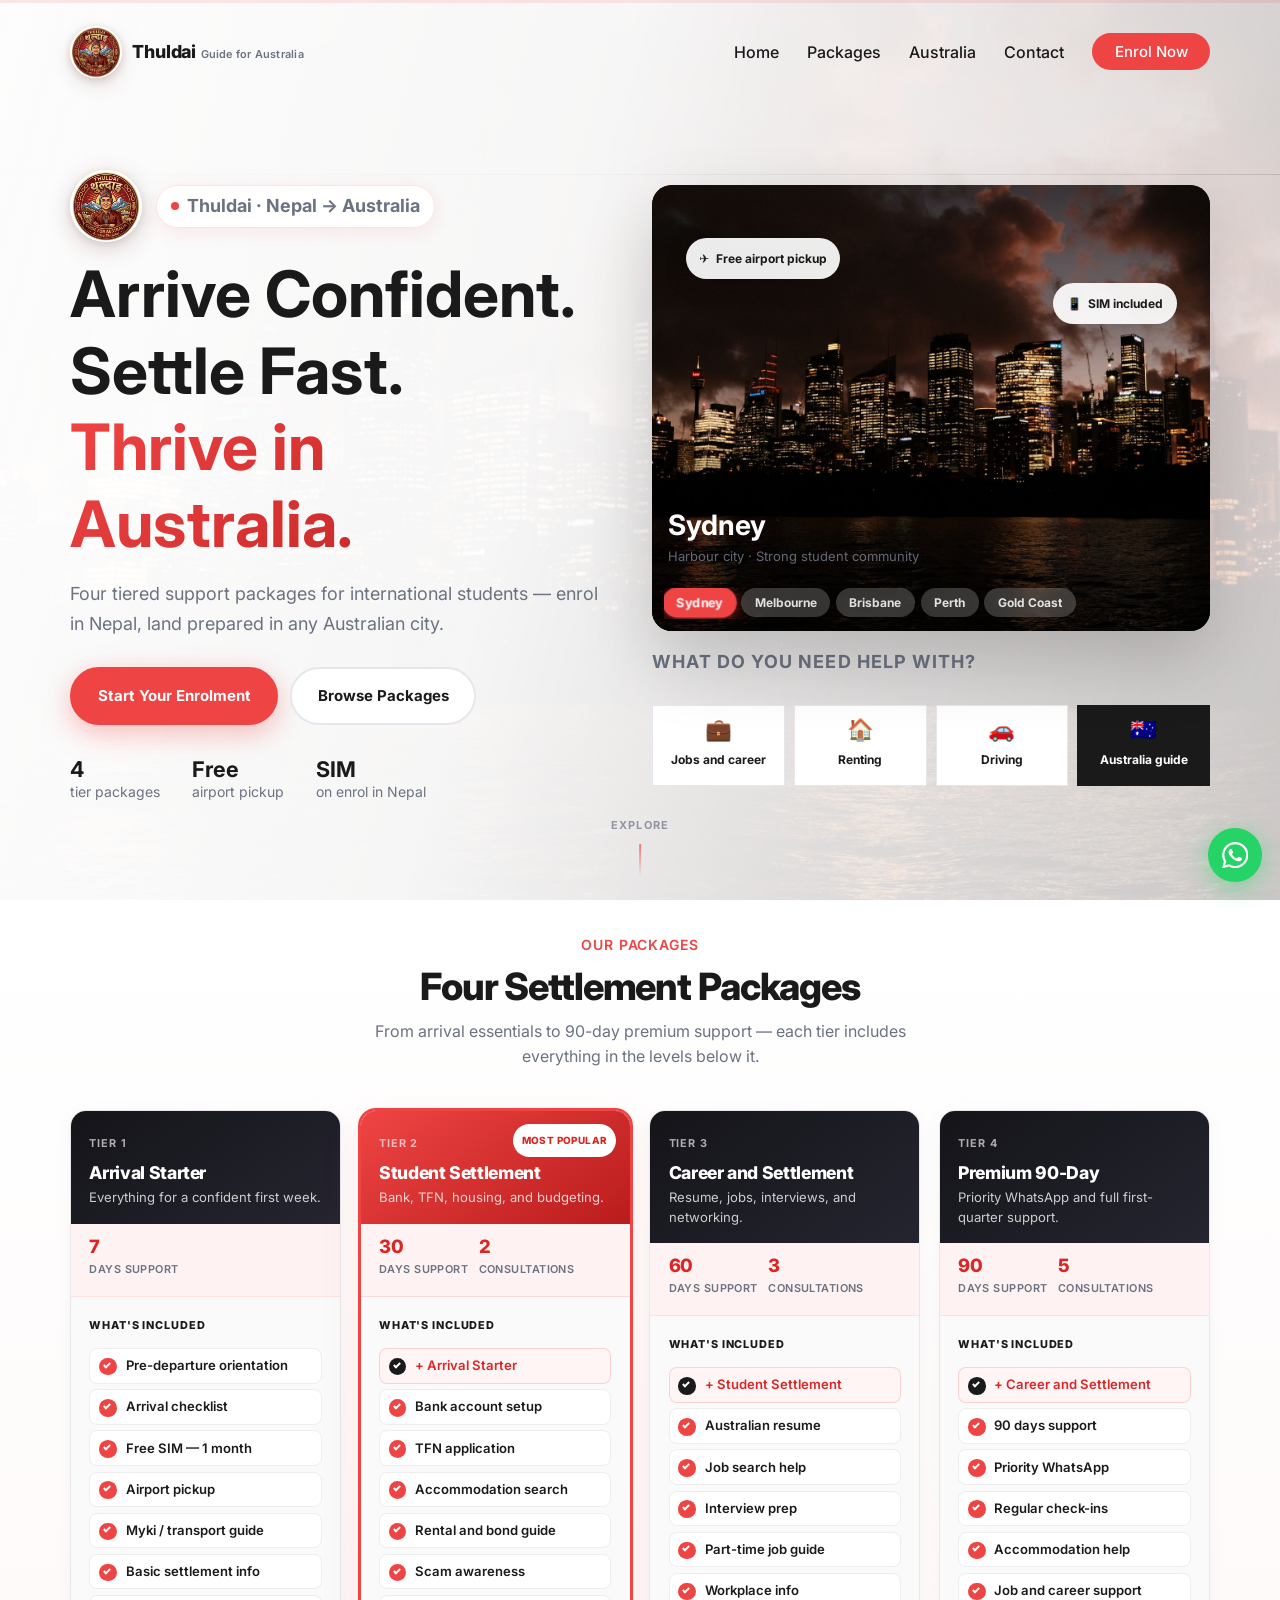
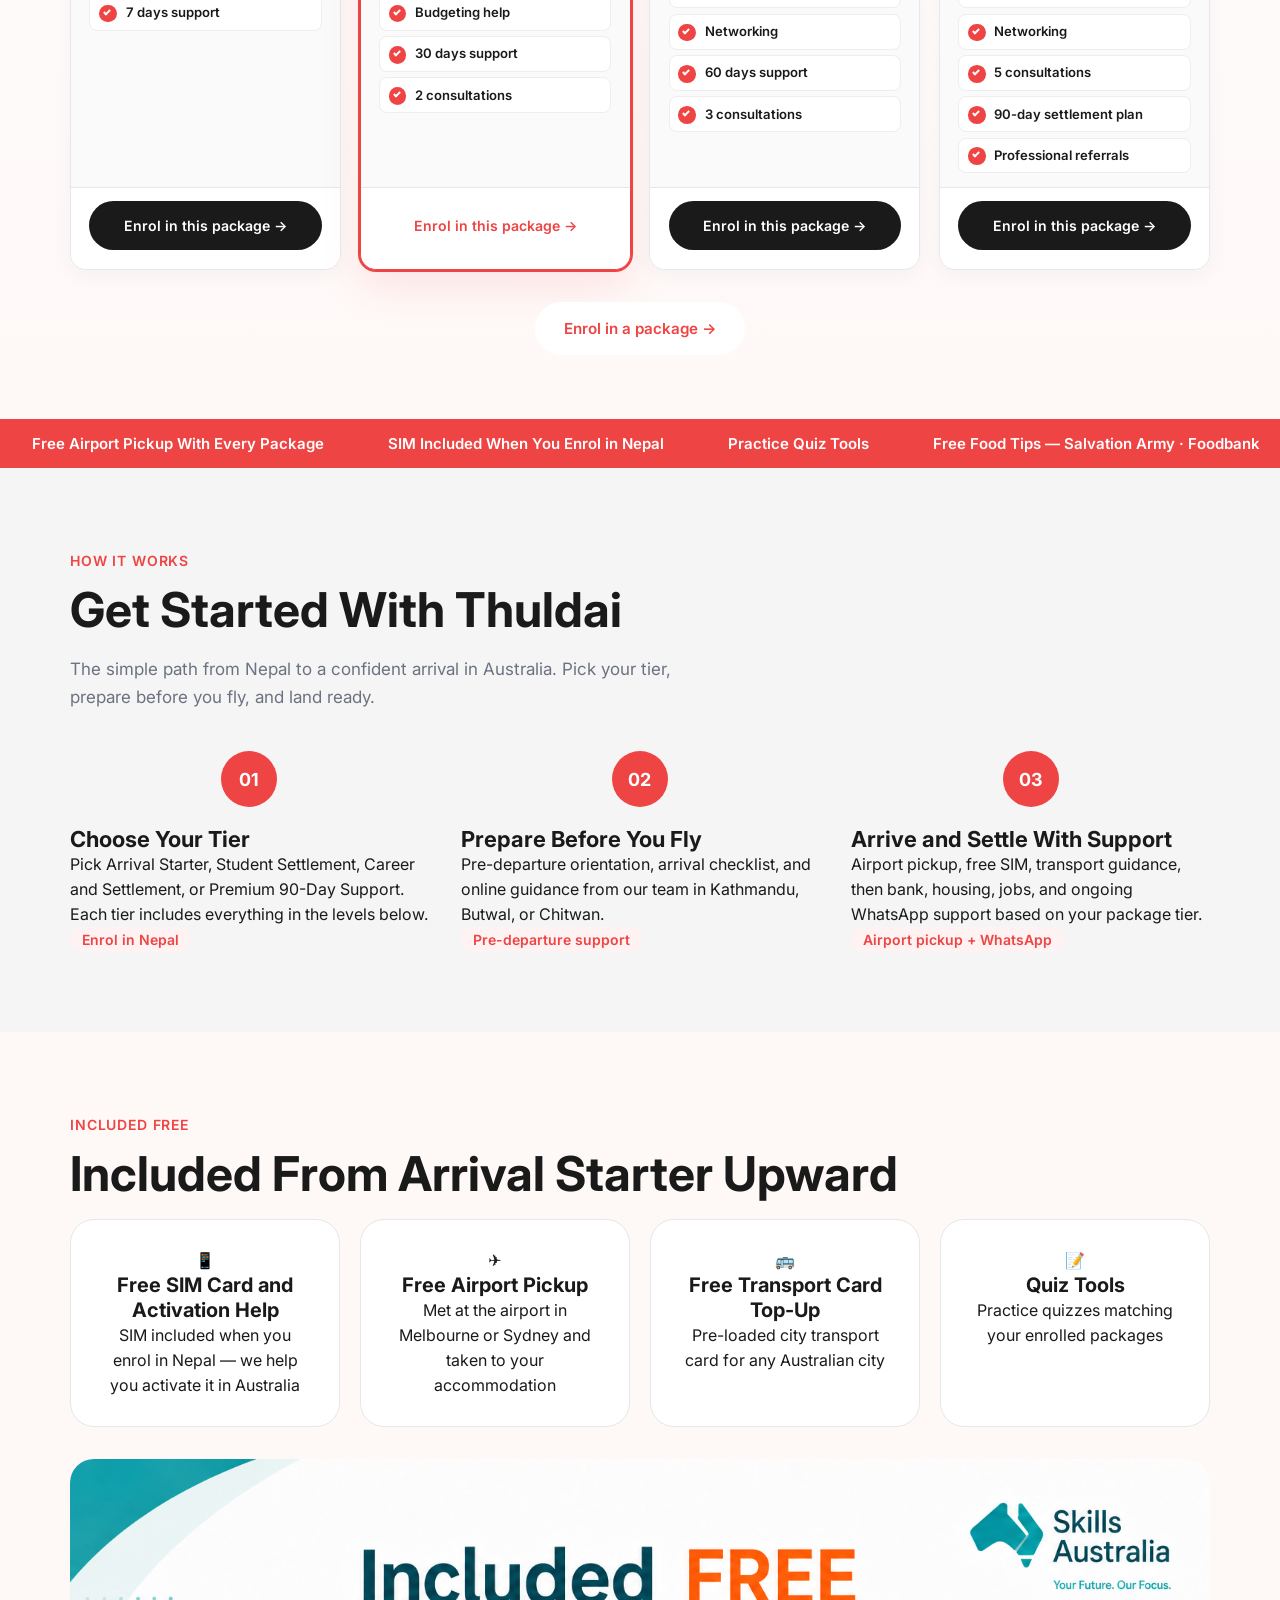
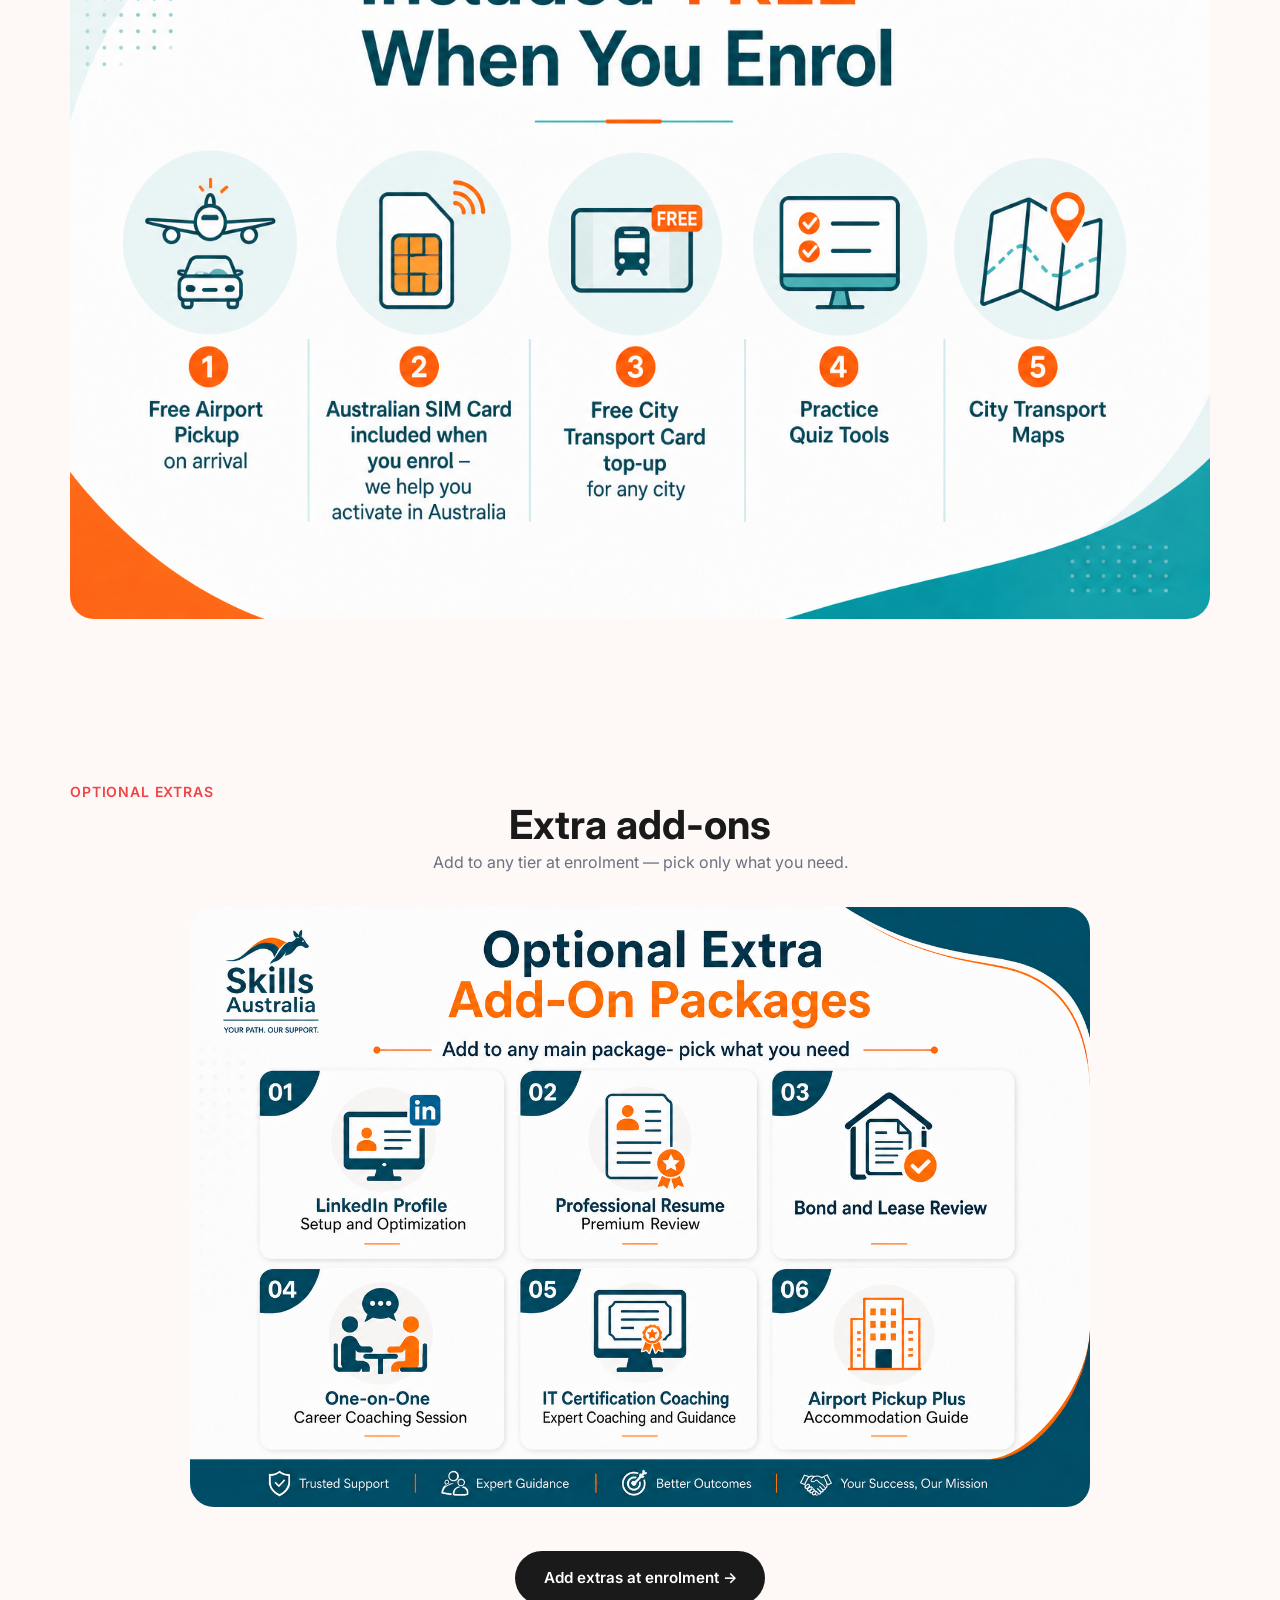
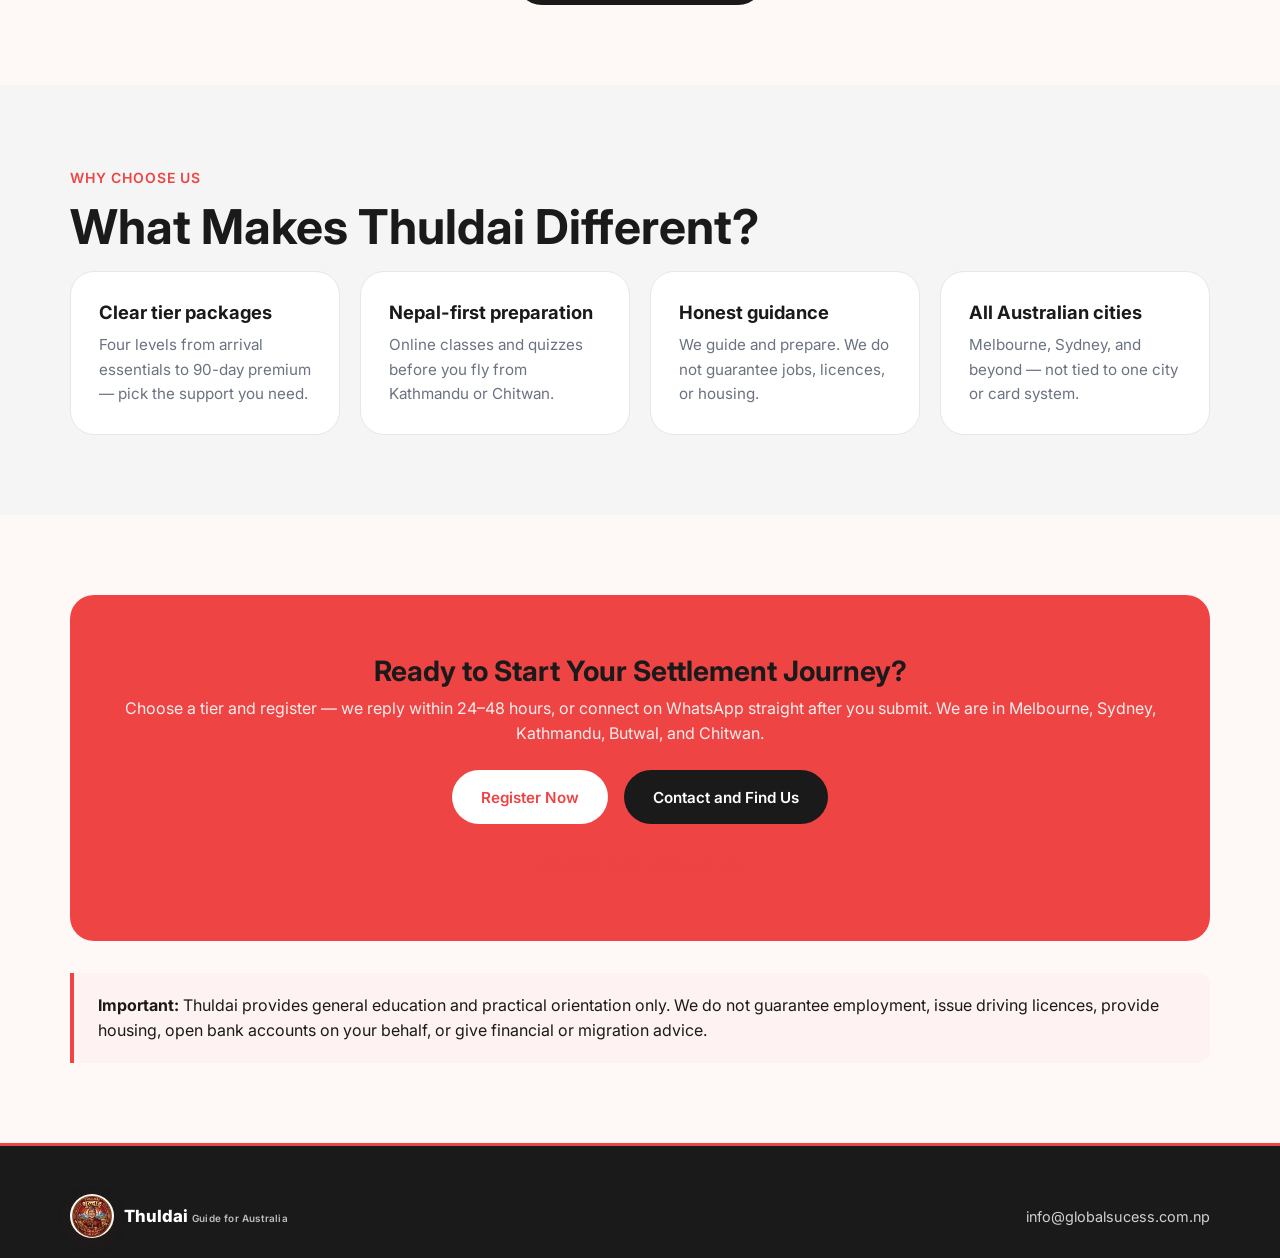
==== commit 980398db: "Update live site with Thuldai logo" ====
--- a/index.html
+++ b/index.html
@@ -3,8 +3,10 @@
 <head>
   <meta charset="UTF-8">
   <meta name="viewport" content="width=device-width, initial-scale=1.0">
-  <title>Global Success | Nepal to Australia Student Settlement and Life-Skills Packages</title>
-  <meta name="description" content="Modular guidance packages for Nepali students moving to Australia. Enrol in Nepal, arrive prepared. Free SIM and activation help, airport pickup, transport card top-up, practice quizzes, and 10 specialist packages.">
+  <title>Thuldai | Guide for Australia — Student Settlement Packages</title>
+  <meta name="description" content="Thuldai — Guide for Australia. Four tiered settlement packages for Nepali students. Airport pickup, SIM, housing guidance, and WhatsApp support.">
+  <link rel="icon" type="image/png" href="assets/favicon.png?v=1">
+  <link rel="apple-touch-icon" href="assets/thuldai-logo.png?v=1">
   <link rel="preconnect" href="https://fonts.googleapis.com">
   <link rel="preconnect" href="https://fonts.gstatic.com" crossorigin>
   <link rel="stylesheet" href="css/style.css">
@@ -13,6 +15,9 @@
   <link rel="stylesheet" href="css/journey-dingoos.css">
   <link rel="stylesheet" href="css/hero-interactive.css">
   <link rel="stylesheet" href="css/home-flow.css">
+  <link rel="stylesheet" href="css/packages-tiers.css?v=20260832">
+  <link rel="stylesheet" href="css/mobile.css?v=20260827">
+  <link rel="stylesheet" href="css/whatsapp-float.css?v=20260830">
 </head>
 <body>
 
@@ -21,8 +26,8 @@
   <nav class="navbar dingoos-header" id="navbar">
     <div class="container nav-inner">
       <a href="index.html" class="logo">
-        <img src="assets/global-success-logo.svg?v=3" alt="">
-        <span class="logo-word"><strong>Global</strong> <em>Success</em></span>
+        <img src="assets/thuldai-logo.png?v=1" alt="Thuldai — Guide for Australia" width="52" height="52">
+        <span class="logo-word"><strong>Thuldai</strong> <em class="logo-tag">Guide for Australia</em></span>
       </a>
       <button class="menu-toggle" id="menuToggle" aria-label="Menu">☰</button>
       <ul class="nav-links" id="navLinks">
@@ -45,13 +50,16 @@
 
     <div class="container hero-v2-grid">
       <div class="hero-v2-copy">
-        <p class="hero-v2-eyebrow hero-anim" style="--d:0">Nepal → Australia · Your Path. Our Support.</p>
+        <div class="hero-v2-brand-row hero-anim" style="--d:0">
+          <img class="hero-brand-logo" src="assets/thuldai-logo.png?v=1" alt="Thuldai — Guide for Australia" width="72" height="72">
+          <p class="hero-v2-eyebrow" style="margin:0">Thuldai · Nepal → Australia</p>
+        </div>
         <h1 class="hero-v2-title hero-anim" style="--d:1">
           <span class="hero-v2-title-line">Arrive Confident.</span>
           <span class="hero-v2-title-line">Settle Fast.</span>
           <span class="hero-v2-title-line hero-v2-title-accent">Thrive in Australia.</span>
         </h1>
-        <p class="hero-v2-lead hero-anim" style="--d:2">Modular guidance for international students — enrol in Nepal, land prepared in any Australian city.</p>
+        <p class="hero-v2-lead hero-anim" style="--d:2">Four tiered support packages for international students — enrol in Nepal, land prepared in any Australian city.</p>
 
         <div class="hero-v2-cta-row hero-anim" style="--d:3">
           <a href="register.html" class="hero-v2-btn hero-v2-btn--primary">
@@ -62,7 +70,7 @@
         </div>
 
         <ul class="hero-v2-stats hero-anim" style="--d:4">
-          <li><strong>10+</strong> modular packages</li>
+          <li><strong>4</strong> tier packages</li>
           <li><strong>Free</strong> airport pickup</li>
           <li><strong>SIM</strong> on enrol in Nepal</li>
         </ul>
@@ -127,32 +135,20 @@
     </a>
   </header>
 
-  <!-- OUR PACKAGES — first thing visitors see after hero -->
+  <!-- OUR PACKAGES -->
   <section class="js-section packages-choose home-packages-flow" id="packages">
     <div class="container">
-      <p class="section-label reveal">Our Packages</p>
-      <h2 class="packages-main-title reveal">Our Packages — Pick What You Need</h2>
-      <p class="packages-intro reveal">Ten modular guidance packages for Nepali students. Toggle before or after arrival, then choose what matches your goals.</p>
-
-      <div class="js-toggle-tabs reveal home-toggle-tabs" id="packageToggle">
-        <button type="button" class="active" data-phase="before">Before you fly</button>
-        <div class="js-toggle-slider" id="toggleSlider"><span></span></div>
-        <button type="button" data-phase="after">After you arrive</button>
+      <div class="packages-section-head reveal">
+        <p class="section-label">Our Packages</p>
+        <h2 class="packages-main-title">Four Settlement Packages</h2>
+        <p class="packages-intro">From arrival essentials to 90-day premium support — each tier includes everything in the levels below it.</p>
       </div>
 
       <div class="js-packages-grid" id="packagesGrid"></div>
 
-      <div class="journey-help-panel home-help-panel reveal">
-        <div class="journey-help-head">
-          <h3>We are with you before and after arrival</h3>
-          <p>Discover what we help with at each stage of your journey.</p>
-        </div>
-        <div class="journey-phase-tabs home-phase-tabs" id="journeyPhaseTabs">
-          <button type="button" class="active" data-phase="before">Before you fly</button>
-          <button type="button" data-phase="after">After you arrive</button>
-        </div>
-        <div class="journey-help-grid home-help-grid" id="journeyHelpGrid"></div>
-      </div>
+      <p class="packages-section-foot reveal">
+        <a href="register.html" class="js-btn js-btn-primary">Enrol in a package →</a>
+      </p>
     </div>
   </section>
 
@@ -164,13 +160,13 @@
       <span>Practice Quiz Tools</span>
       <span>Free Food Tips — Salvation Army · Foodbank</span>
       <span>Free Transport Card Top-Up With Every Package</span>
-      <span>Modular Packages — Pay Only For What You Need</span>
+      <span>Four Tier Packages — Arrival to 90-Day Premium Support</span>
       <span>Free Airport Pickup With Every Package</span>
       <span>SIM Included When You Enrol in Nepal</span>
       <span>Practice Quiz Tools</span>
       <span>Free Food Tips — Salvation Army · Foodbank</span>
       <span>Free Transport Card Top-Up With Every Package</span>
-      <span>Modular Packages — Pay Only For What You Need</span>
+      <span>Four Tier Packages — Arrival to 90-Day Premium Support</span>
     </div>
   </div>
 
@@ -178,26 +174,26 @@
   <section class="bg-light" id="how-it-works">
     <div class="container">
       <p class="section-label reveal">How It Works</p>
-      <h2 class="section-title reveal">Get Started With Global Success</h2>
-      <p class="section-sub reveal">The simple path from Nepal to a confident arrival in Australia. Choose your packages, prepare before you fly, and land ready.</p>
+      <h2 class="section-title reveal">Get Started With Thuldai</h2>
+      <p class="section-sub reveal">The simple path from Nepal to a confident arrival in Australia. Pick your tier, prepare before you fly, and land ready.</p>
       <div class="steps-grid">
         <div class="step-card reveal">
           <div class="step-num">01</div>
-          <h3>Choose Your Packages</h3>
-          <p>Browse our 10 modular packages and optional add-ons. Enrol in Nepal — SIM included with your course. No forced bundle.</p>
+          <h3>Choose Your Tier</h3>
+          <p>Pick Arrival Starter, Student Settlement, Career and Settlement, or Premium 90-Day Support. Each tier includes everything in the levels below.</p>
           <span class="step-tag">Enrol in Nepal</span>
         </div>
         <div class="step-card reveal">
           <div class="step-num">02</div>
-          <h3>Learn and Practice Before You Fly</h3>
-          <p>Attend online classes and use practice quiz tools for each package. Start FSA prep, road rules quizzes, or job search training from home.</p>
-          <span class="step-tag">Online Classes + Quizzes</span>
+          <h3>Prepare Before You Fly</h3>
+          <p>Pre-departure orientation, arrival checklist, and online guidance from our team in Kathmandu, Butwal, or Chitwan.</p>
+          <span class="step-tag">Pre-departure support</span>
         </div>
         <div class="step-card reveal">
           <div class="step-num">03</div>
-          <h3>Arrive and Apply Independently</h3>
-          <p>Free airport pickup in Melbourne or Sydney, free SIM and activation help, free transport card top-up, then apply for jobs, housing, and permits using what you learned.</p>
-          <span class="step-tag">Airport Pickup + Support</span>
+          <h3>Arrive and Settle With Support</h3>
+          <p>Airport pickup, free SIM, transport guidance, then bank, housing, jobs, and ongoing WhatsApp support based on your package tier.</p>
+          <span class="step-tag">Airport pickup + WhatsApp</span>
         </div>
       </div>
     </div>
@@ -207,7 +203,7 @@
   <section id="free-perks">
     <div class="container">
       <p class="section-label reveal">Included Free</p>
-      <h2 class="section-title reveal">Free With Every Package Purchase</h2>
+      <h2 class="section-title reveal">Included From Arrival Starter Upward</h2>
       <div class="perks-grid">
         <div class="perk-card reveal">
           <div class="perk-icon">📱</div>
@@ -231,7 +227,7 @@
         </div>
       </div>
       <div class="visual-banner reveal" style="margin-top:2rem">
-        <img src="assets/sections/free-perks-included.png?v=6" alt="Included free when you enrol — Global Success">
+        <img src="assets/sections/free-perks-included.png?v=6" alt="Included free when you enrol — Thuldai">
       </div>
     </div>
   </section>
@@ -240,13 +236,14 @@
   <section class="js-section packages-addons-visual" id="addons">
     <div class="container">
       <p class="section-label reveal">Optional Extras</p>
-      <h2 class="packages-main-title reveal" style="font-size:clamp(1.75rem,3vw,2.25rem);margin-bottom:1.5rem">Extra Add-On Packages</h2>
-      <p class="packages-intro reveal" style="margin-top:-0.5rem;margin-bottom:1.5rem">Transport card top-up is free with every package. NAATI prep is a main package — not an extra add-on.</p>
+      <h2 class="packages-main-title reveal">Extra add-ons</h2>
+      <p class="packages-intro reveal">Add to any tier at enrolment — pick only what you need.</p>
       <div class="visual-banner reveal">
         <img src="assets/sections/09-extra-addons.png?v=6" alt="Optional extra add-on packages: LinkedIn, resume, bond and lease review, career coaching, IT certification coaching, airport pickup plus">
       </div>
-      <p class="reveal" style="text-align:center;margin-top:1.5rem">
-        <a href="register.html" class="js-btn js-btn-navy">Add extras at enrolment →</a>
+      <div class="js-addons-grid reveal" id="addonsGrid"></div>
+      <p class="reveal tier-section-cta">
+        <a href="register.html#addons" class="js-btn js-btn-navy">Add extras at enrolment →</a>
       </p>
     </div>
   </section>
@@ -255,11 +252,11 @@
   <section class="bg-light" id="why-us">
     <div class="container">
       <p class="section-label reveal">Why Choose Us</p>
-      <h2 class="section-title reveal">What Makes Global Success Different?</h2>
+      <h2 class="section-title reveal">What Makes Thuldai Different?</h2>
       <div class="why-grid">
         <div class="why-card reveal">
-          <h4>Modular packages</h4>
-          <p>Pay only for what you need — no forced all-in-one bundle.</p>
+          <h4>Clear tier packages</h4>
+          <p>Four levels from arrival essentials to 90-day premium — pick the support you need.</p>
         </div>
         <div class="why-card reveal">
           <h4>Nepal-first preparation</h4>
@@ -282,7 +279,7 @@
     <div class="container">
       <div class="js-cta-banner reveal">
         <h2>Ready to Start Your Settlement Journey?</h2>
-        <p style="opacity:0.9;margin-bottom:1.5rem">Choose a package and register — we will contact you within 24–48 hours. We are in Melbourne, Sydney, Kathmandu, Butwal, and Chitwan.</p>
+        <p style="opacity:0.9;margin-bottom:1.5rem">Choose a tier and register — we reply within 24–48 hours, or connect on WhatsApp straight after you submit. We are in Melbourne, Sydney, Kathmandu, Butwal, and Chitwan.</p>
         <div style="display:flex;gap:1rem;justify-content:center;flex-wrap:wrap">
           <a href="register.html" class="js-btn js-btn-primary">Register Now</a>
           <a href="contact.html" class="js-btn js-btn-navy">Contact and Find Us</a>
@@ -292,7 +289,7 @@
         </p>
       </div>
       <div class="disclaimer-box reveal" style="margin-top:2rem;text-align:left">
-        <strong>Important:</strong> Global Success provides general education and practical orientation only. We do not guarantee employment, issue driving licences, provide housing, open bank accounts on your behalf, or give financial or migration advice.
+        <strong>Important:</strong> Thuldai provides general education and practical orientation only. We do not guarantee employment, issue driving licences, provide housing, open bank accounts on your behalf, or give financial or migration advice.
       </div>
     </div>
   </section>
@@ -300,8 +297,8 @@
   <footer class="footer footer-minimal">
     <div class="container footer-minimal-inner">
       <a href="index.html" class="footer-logo">
-        <img src="assets/global-success-logo.svg?v=3" alt="" width="36" height="36">
-        <span class="logo-word"><strong>Global</strong> <em>Success</em></span>
+        <img src="assets/thuldai-logo.png?v=1" alt="Thuldai — Guide for Australia" width="44" height="44">
+        <span class="logo-word"><strong>Thuldai</strong> <em class="logo-tag">Guide for Australia</em></span>
       </a>
       <div class="footer-minimal-contact">
         <a href="mailto:info@globalsucess.com.np">info@globalsucess.com.np</a>
@@ -309,11 +306,13 @@
     </div>
   </footer>
 
-  <script src="js/text-sanitize.js?v=20260816"></script>
-  <script src="js/packages-data.js?v=20260816"></script>
-  <script src="js/services.js?v=20260816"></script>
-  <script src="js/dingoos.js?v=20260816"></script>
-  <script src="js/journey.js?v=20260816"></script>
+  <script src="js/text-sanitize.js?v=20260828"></script>
+  <script src="js/packages-data.js?v=20260832"></script>
+  <script src="js/services.js?v=20260832"></script>
+  <script src="js/mobile-ui.js?v=20260827"></script>
+  <script src="js/dingoos.js?v=20260827"></script>
+  <script src="js/site-config.js?v=20260830"></script>
+  <script src="js/whatsapp-float.js?v=20260830"></script>
   <script src="js/hero-interactive.js?v=20260816"></script>
   <script src="js/main.js?v=20260816"></script>
 </body>
--- a/css/style.css
+++ b/css/style.css
@@ -51,13 +51,13 @@
 }
 .logo:hover { color: var(--sa-black); }
 .logo img {
-  width: 44px;
-  height: 44px;
-  object-fit: contain;
-  border-radius: 11px;
+  width: 52px;
+  height: 52px;
+  object-fit: cover;
+  border-radius: 50%;
   box-shadow:
-    0 2px 6px rgba(15, 23, 42, 0.12),
-    0 8px 18px rgba(239, 68, 68, 0.14);
+    0 2px 8px rgba(92, 26, 26, 0.18),
+    0 8px 20px rgba(92, 26, 26, 0.12);
   transition: transform var(--t-fast) var(--ease-dingoos), box-shadow var(--t-fast) var(--ease-dingoos);
 }
 .logo-word {
@@ -74,6 +74,14 @@
   font-style: normal;
   font-weight: 800;
   color: var(--sa-red);
+}
+.logo-word em.logo-tag {
+  font-size: 0.68rem;
+  font-weight: 600;
+  letter-spacing: 0.02em;
+  color: var(--sa-gray);
+  max-width: 9.5rem;
+  line-height: 1.15;
 }
 .logo:hover img {
   transform: translateY(-1px) scale(1.02);
@@ -251,7 +259,7 @@
 .perk-card h3 { font-family: var(--font-display); font-style: normal; color: var(--sa-black); font-size: 20px; }
 
 /* Packages */
-.packages-grid { display: grid; grid-template-columns: repeat(auto-fill, minmax(300px, 1fr)); gap: 1.5rem; }
+.packages-grid { display: grid; grid-template-columns: repeat(auto-fill, minmax(min(100%, 280px), 1fr)); gap: 1.5rem; }
 .package-card {
   background: var(--sa-white); overflow: hidden;
   border: 1px solid var(--sa-border); border-radius: var(--radius-lg);
@@ -545,11 +553,34 @@
   color: #FCA5A5;
 }
 .footer-logo img {
-  width: 40px;
-  height: 40px;
-  object-fit: contain;
-  border-radius: 10px;
-  box-shadow: 0 4px 14px rgba(239, 68, 68, 0.2);
+  width: 44px;
+  height: 44px;
+  object-fit: cover;
+  border-radius: 50%;
+  box-shadow: 0 4px 14px rgba(92, 26, 26, 0.22);
+}
+.footer-logo .logo-word em.logo-tag {
+  font-size: 0.62rem;
+  font-weight: 600;
+  color: rgba(255, 255, 255, 0.72);
+  max-width: 8.5rem;
+  line-height: 1.15;
+}
+
+.page-brand-logo,
+.hero-brand-logo {
+  display: block;
+  width: clamp(72px, 12vw, 112px);
+  height: clamp(72px, 12vw, 112px);
+  object-fit: cover;
+  border-radius: 50%;
+  margin: 0 auto 1rem;
+  box-shadow:
+    0 6px 24px rgba(92, 26, 26, 0.2),
+    0 2px 8px rgba(15, 23, 42, 0.1);
+}
+.hero-brand-logo {
+  margin: 0 0 0.85rem;
 }
 
 .footer-brand p {
@@ -735,13 +766,6 @@
 }
 
 @media (max-width: 768px) {
-  .nav-links {
-    display: none; position: absolute; top: 100%; left: 0; right: 0;
-    background: #fff; flex-direction: column; padding: 1rem 2rem;
-    box-shadow: var(--shadow);
-  }
-  .nav-links.open { display: flex; }
-  .menu-toggle { display: block; }
   .hero h1 { font-size: 40px; line-height: 50px; }
   .hero p { font-size: 18px; line-height: 28px; }
   .form-grid { grid-template-columns: 1fr; }
--- a/css/js-services.css
+++ b/css/js-services.css
@@ -106,7 +106,7 @@
 
 /* ── Package cards ── */
 .js-packages-grid {
-  display: grid; grid-template-columns: repeat(auto-fill, minmax(320px, 1fr)); gap: 1.75rem;
+  display: grid; grid-template-columns: repeat(auto-fill, minmax(min(100%, 280px), 1fr)); gap: 1.75rem;
 }
 .js-package-card {
   background: var(--js-white); border-radius: var(--js-radius); overflow: hidden;
@@ -142,7 +142,7 @@
 
 /* ── Add-on cards ── */
 .js-addons-grid {
-  display: grid; grid-template-columns: repeat(auto-fill, minmax(280px, 1fr)); gap: 1.5rem;
+  display: grid; grid-template-columns: repeat(auto-fill, minmax(min(100%, 260px), 1fr)); gap: 1.5rem;
 }
 .js-addon-card {
   background: var(--js-white); border-radius: var(--js-radius); padding: 1.75rem;
@@ -155,6 +155,29 @@
   width: 100%; height: 120px; object-fit: cover; border-radius: 8px;
   margin-bottom: 0.75rem; display: block;
 }
+.js-addon-card--select {
+  cursor: pointer;
+  width: 100%;
+  text-align: left;
+  font-family: inherit;
+  appearance: none;
+  transition: border-color 0.2s ease, box-shadow 0.2s ease, background 0.2s ease;
+}
+
+.js-addon-card--select.selected {
+  border-color: var(--sa-red);
+  background: var(--sa-red-soft);
+  box-shadow: 0 0 0 2px rgba(239, 68, 68, 0.12);
+}
+
+.packages-addons-visual .js-addons-grid {
+  margin-top: 1.5rem;
+}
+
+.packages-addons-visual .visual-banner {
+  margin-bottom: 0;
+}
+
 .js-addon-card p { font-size: 0.88rem; color: var(--js-gray-500); margin-bottom: 1rem; }
 .js-addon-tag { font-size: 0.75rem; color: var(--js-red); font-weight: 600; }
 
--- a/css/hero-interactive.css
+++ b/css/hero-interactive.css
@@ -55,6 +55,20 @@
 }
 
 /* Left copy */
+.hero-v2-brand-row {
+  display: flex;
+  align-items: center;
+  gap: 0.85rem;
+  margin-bottom: 0.85rem;
+}
+
+.hero-v2-brand-row .hero-brand-logo {
+  margin: 0;
+  width: 72px;
+  height: 72px;
+  flex-shrink: 0;
+}
+
 .hero-v2-eyebrow {
   display: inline-flex;
   align-items: center;
--- a/css/home-flow.css
+++ b/css/home-flow.css
@@ -30,15 +30,22 @@
 }
 
 .home-help-panel {
-  margin-top: 3.5rem;
-  border: 2px solid var(--sa-red-pale, #fee2e2);
+  margin-top: 2.5rem;
+  border: 1px solid var(--sa-border);
   background: var(--sa-white);
+}
+
+.home-help-panel .journey-help-head {
+  text-align: center;
+  margin-bottom: 0.25rem;
 }
 
 .home-help-panel .journey-help-head h3 {
   font-family: var(--font-body);
-  font-style: normal;
-  font-weight: 700;
+  font-size: 0.95rem;
+  font-weight: 600;
+  letter-spacing: -0.01em;
+  margin: 0;
 }
 
 .home-phase-tabs {
--- a/css/packages-tiers.css
+++ b/css/packages-tiers.css
@@ -0,0 +1,447 @@
+/* Tiered settlement packages — home + enrol */
+
+/* ── Section header ── */
+.packages-section-head {
+  text-align: center;
+  max-width: 42rem;
+  margin: 0 auto 2.5rem;
+}
+
+.home-packages-flow .section-label {
+  margin-bottom: 0.5rem;
+}
+
+.home-packages-flow .packages-main-title {
+  font-size: clamp(1.75rem, 3.5vw, 2.35rem);
+  font-weight: 800;
+  letter-spacing: -0.03em;
+  line-height: 1.15;
+  margin-bottom: 0.65rem;
+  color: var(--sa-black);
+}
+
+.home-packages-flow .packages-intro {
+  font-size: 1rem;
+  line-height: 1.6;
+  color: var(--sa-gray);
+  margin: 0 auto;
+  max-width: 36rem;
+}
+
+.packages-section-foot {
+  text-align: center;
+  margin-top: 2rem;
+}
+
+.tier-section-cta {
+  text-align: center;
+  margin-top: 1.25rem;
+}
+
+/* ── Package grid ── */
+.tier-packages-grid {
+  display: grid;
+  grid-template-columns: repeat(4, 1fr);
+  gap: 1.15rem;
+  align-items: stretch;
+}
+
+.tier-package-card {
+  position: relative;
+  display: flex;
+  flex-direction: column;
+  background: #fff;
+  border: 1px solid var(--sa-border);
+  border-radius: 16px;
+  overflow: hidden;
+  text-align: left;
+  box-shadow: 0 4px 20px rgba(15, 23, 42, 0.04);
+  transition: border-color 0.25s ease, box-shadow 0.25s ease, transform 0.25s ease;
+}
+
+.tier-package-card:hover {
+  border-color: rgba(239, 68, 68, 0.4);
+  box-shadow: 0 16px 40px rgba(15, 23, 42, 0.08);
+  transform: translateY(-3px);
+}
+
+.tier-package-card.is-featured {
+  border-color: var(--sa-red);
+  box-shadow: 0 0 0 2px var(--sa-red), 0 16px 40px rgba(239, 68, 68, 0.12);
+}
+
+/* ── Card header ── */
+.tier-package-head {
+  padding: 1.15rem 1.15rem 1rem;
+  background: linear-gradient(145deg, #141419 0%, #252530 100%);
+  color: #fff;
+}
+
+.tier-package-card.is-featured .tier-package-head {
+  background: linear-gradient(145deg, var(--sa-red) 0%, #b91c1c 100%);
+}
+
+.tier-package-num {
+  display: inline-block;
+  font-size: 0.68rem;
+  font-weight: 700;
+  letter-spacing: 0.08em;
+  text-transform: uppercase;
+  color: rgba(255, 255, 255, 0.65);
+  margin-bottom: 0.35rem;
+}
+
+.tier-package-name {
+  font-family: var(--font-body);
+  font-size: 1.1rem;
+  font-weight: 800;
+  line-height: 1.2;
+  margin: 0 0 0.35rem;
+  color: #fff;
+  letter-spacing: -0.02em;
+}
+
+.tier-package-tagline {
+  font-size: 0.82rem;
+  line-height: 1.45;
+  color: rgba(255, 255, 255, 0.78);
+  margin: 0;
+}
+
+.tier-package-badge {
+  position: absolute;
+  top: 0.85rem;
+  right: 0.85rem;
+  padding: 0.25rem 0.55rem;
+  border-radius: 999px;
+  background: #fff;
+  color: var(--sa-red-dark);
+  font-size: 0.62rem;
+  font-weight: 800;
+  letter-spacing: 0.04em;
+  text-transform: uppercase;
+  z-index: 1;
+}
+
+/* ── Stats strip ── */
+.tier-package-stats {
+  display: flex;
+  gap: 0.65rem;
+  padding: 0.85rem 1.15rem;
+  background: #fef2f2;
+  border-bottom: 1px solid #fee2e2;
+}
+
+.tier-package-card.is-featured .tier-package-stats {
+  background: var(--sa-red-soft);
+  border-bottom-color: rgba(239, 68, 68, 0.15);
+}
+
+.tier-stat {
+  display: flex;
+  flex-direction: column;
+  gap: 0.1rem;
+}
+
+.tier-stat strong {
+  font-size: 1.15rem;
+  font-weight: 800;
+  line-height: 1;
+  color: var(--sa-red-dark);
+  letter-spacing: -0.02em;
+}
+
+.tier-stat span {
+  font-size: 0.68rem;
+  font-weight: 600;
+  text-transform: uppercase;
+  letter-spacing: 0.04em;
+  color: var(--sa-gray);
+}
+
+/* ── Features body — stand out ── */
+.tier-package-body {
+  flex: 1;
+  padding: 1rem 1.15rem 0.85rem;
+  background: #fafafa;
+}
+
+.tier-package-features-label {
+  margin: 0 0 0.65rem;
+  font-size: 0.68rem;
+  font-weight: 800;
+  letter-spacing: 0.08em;
+  text-transform: uppercase;
+  color: var(--sa-black);
+}
+
+.tier-package-features {
+  list-style: none;
+  margin: 0;
+  padding: 0;
+  display: flex;
+  flex-direction: column;
+  gap: 0.35rem;
+}
+
+.tier-package-feature {
+  display: flex;
+  align-items: flex-start;
+  gap: 0.55rem;
+  padding: 0.45rem 0.55rem;
+  border-radius: 8px;
+  background: #fff;
+  border: 1px solid #eee;
+  font-size: 0.82rem;
+  font-weight: 600;
+  line-height: 1.4;
+  color: var(--sa-black);
+}
+
+.tier-package-feature.is-includes {
+  background: #fff5f5;
+  border-color: rgba(239, 68, 68, 0.2);
+  color: var(--sa-red-dark);
+}
+
+.tier-feature-check {
+  flex-shrink: 0;
+  width: 1.1rem;
+  height: 1.1rem;
+  margin-top: 0.1rem;
+  border-radius: 50%;
+  background: var(--sa-red);
+  position: relative;
+}
+
+.tier-feature-check::after {
+  content: "";
+  position: absolute;
+  left: 0.38rem;
+  top: 0.18rem;
+  width: 0.22rem;
+  height: 0.45rem;
+  border: solid #fff;
+  border-width: 0 2px 2px 0;
+  transform: rotate(45deg);
+}
+
+.tier-package-feature.is-includes .tier-feature-check {
+  background: var(--sa-black);
+}
+
+/* Legacy list item selectors (enrol page) */
+.tier-package-features li {
+  display: flex;
+  align-items: flex-start;
+  gap: 0.55rem;
+  padding: 0.45rem 0.55rem;
+  border-radius: 8px;
+  background: #fff;
+  border: 1px solid #eee;
+  font-size: 0.82rem;
+  font-weight: 600;
+  line-height: 1.4;
+  color: var(--sa-black);
+}
+
+.tier-package-features li.is-includes {
+  background: #fff5f5;
+  border-color: rgba(239, 68, 68, 0.2);
+  color: var(--sa-red-dark);
+}
+
+.tier-package-features li::before {
+  display: none;
+}
+
+/* ── Card footer ── */
+.tier-package-foot {
+  padding: 0.85rem 1.15rem 1.15rem;
+  margin-top: auto;
+  background: #fff;
+  border-top: 1px solid var(--sa-border);
+}
+
+.tier-package-foot .js-btn,
+.tier-package-foot .tier-select-btn {
+  width: 100%;
+  justify-content: center;
+  font-size: 0.88rem;
+  padding: 0.75rem 1rem;
+}
+
+/* Legacy header row (enrol) */
+.tier-package-head-row {
+  display: flex;
+  align-items: center;
+  gap: 0.5rem;
+  margin-bottom: 0.2rem;
+}
+
+.tier-package-head-row .tier-package-num {
+  flex-shrink: 0;
+  display: inline-flex;
+  align-items: center;
+  justify-content: center;
+  width: 1.35rem;
+  height: 1.35rem;
+  border-radius: 50%;
+  background: rgba(255, 255, 255, 0.15);
+  font-size: 0.72rem;
+  margin-bottom: 0;
+}
+
+.tier-package-meta {
+  display: flex;
+  flex-wrap: wrap;
+  gap: 0.35rem;
+  padding: 0.65rem 1rem 0;
+}
+
+.tier-package-meta span {
+  display: inline-flex;
+  align-items: center;
+  padding: 0.2rem 0.45rem;
+  border-radius: 999px;
+  background: var(--sa-red-soft);
+  color: var(--sa-red-dark);
+  font-size: 0.68rem;
+  font-weight: 600;
+}
+
+/* ── Enrol — selectable tier cards ── */
+.tier-packages-grid--enrol {
+  grid-template-columns: 1fr;
+  gap: 1rem;
+}
+
+.tier-package-card--select {
+  cursor: pointer;
+  border-width: 2px;
+  padding: 0;
+  font-family: inherit;
+  appearance: none;
+  width: 100%;
+  text-align: left;
+}
+
+.tier-package-card--select:hover {
+  transform: none;
+}
+
+.tier-package-card--select.selected {
+  border-color: var(--sa-red);
+  box-shadow: 0 0 0 3px rgba(239, 68, 68, 0.15);
+}
+
+.tier-package-card--select .tier-package-check {
+  position: absolute;
+  top: 0.85rem;
+  right: 0.85rem;
+  width: 26px;
+  height: 26px;
+  border-radius: 50%;
+  border: 2px solid rgba(255, 255, 255, 0.35);
+  background: rgba(255, 255, 255, 0.12);
+  opacity: 0;
+  transition: opacity 0.2s ease, background 0.2s ease;
+  z-index: 2;
+}
+
+.tier-package-card--select.selected .tier-package-check {
+  opacity: 1;
+  background: var(--sa-red);
+  border-color: var(--sa-red);
+}
+
+.tier-package-card--select.selected .tier-package-check::after {
+  content: "";
+  position: absolute;
+  left: 8px;
+  top: 4px;
+  width: 5px;
+  height: 10px;
+  border: solid #fff;
+  border-width: 0 2px 2px 0;
+  transform: rotate(45deg);
+}
+
+.tier-package-card--select.is-featured.selected .tier-package-check {
+  top: 2.35rem;
+}
+
+/* WhatsApp success block */
+.enrol-whatsapp-success {
+  display: none;
+  margin-top: 1.25rem;
+  padding: 1.15rem;
+  border-radius: 14px;
+  background: #ecfdf5;
+  border: 1px solid #a7f3d0;
+  text-align: center;
+}
+
+.enrol-whatsapp-success.show {
+  display: block;
+}
+
+.enrol-whatsapp-success p {
+  margin: 0 0 0.85rem;
+  font-size: 0.9rem;
+  color: #065f46;
+  line-height: 1.5;
+}
+
+.enrol-whatsapp-btn {
+  display: inline-flex;
+  align-items: center;
+  justify-content: center;
+  gap: 0.5rem;
+  padding: 0.85rem 1.35rem;
+  border-radius: 999px;
+  background: #25d366;
+  color: #fff !important;
+  font-weight: 700;
+  font-size: 0.92rem;
+  text-decoration: none;
+  transition: background 0.2s ease, transform 0.2s ease;
+}
+
+.enrol-whatsapp-btn:hover {
+  background: #1da851;
+  color: #fff !important;
+  transform: translateY(-1px);
+}
+
+.whatsapp-field-note {
+  font-size: 0.78rem;
+  color: var(--sa-gray);
+  margin-top: 0.35rem;
+  line-height: 1.45;
+}
+
+@media (max-width: 1100px) {
+  .tier-packages-grid {
+    grid-template-columns: repeat(2, 1fr);
+  }
+}
+
+@media (max-width: 640px) {
+  .tier-packages-grid {
+    grid-template-columns: 1fr;
+  }
+
+  .tier-package-card:hover {
+    transform: none;
+  }
+
+  .home-packages-flow .packages-main-title {
+    font-size: 1.55rem;
+  }
+
+  .tier-package-feature,
+  .tier-package-features li {
+    font-size: 0.8rem;
+  }
+}
--- a/css/mobile.css
+++ b/css/mobile.css
@@ -0,0 +1,680 @@
+/* Hari Dai — responsive: laptop + tablet + mobile */
+
+/* ── Fluid foundation (all screens) ── */
+html {
+  overflow-x: clip;
+  scroll-padding-top: var(--header-h);
+  -webkit-text-size-adjust: 100%;
+}
+
+body {
+  overflow-x: clip;
+}
+
+body.menu-open {
+  overflow: hidden;
+  touch-action: none;
+}
+
+/* Nav backdrop (mobile drawer) */
+.nav-backdrop {
+  position: fixed;
+  inset: 0;
+  z-index: 998;
+  background: rgba(15, 23, 42, 0.35);
+  backdrop-filter: blur(4px);
+  -webkit-backdrop-filter: blur(4px);
+  opacity: 0;
+  transition: opacity 0.28s ease;
+  pointer-events: none;
+}
+
+.nav-backdrop.is-visible {
+  opacity: 1;
+  pointer-events: auto;
+}
+
+/* Touch: skip hover lifts */
+.is-touch .js-package-card:hover,
+.is-touch .aus-city-card:hover,
+.is-touch .loc-card:hover,
+.is-touch .hero-v2-goal:hover {
+  transform: none;
+}
+
+.is-touch .js-package-card:active,
+.is-touch .loc-card:active,
+.is-touch .hero-v2-goal:active {
+  transform: scale(0.98);
+  opacity: 0.92;
+}
+
+/* ── Tablet / small laptop (901–1100px) ── */
+@media (min-width: 901px) and (max-width: 1100px) {
+  .js-packages-grid {
+    grid-template-columns: repeat(2, 1fr);
+  }
+
+  .aus-cities-grid {
+    grid-template-columns: repeat(2, 1fr);
+  }
+
+  .aus-features-grid {
+    grid-template-columns: repeat(2, 1fr);
+  }
+
+  .hero-v2-grid {
+    gap: 1.75rem;
+  }
+}
+
+/* ── Mobile & tablet portrait (≤900px) ── */
+@media (max-width: 900px) {
+  :root {
+    --header-h: 68px;
+  }
+
+  .container {
+    width: min(1140px, 92%);
+  }
+
+  section,
+  .js-section {
+    padding: 2.75rem 0;
+  }
+
+  .section-title {
+    font-size: clamp(1.5rem, 5.5vw, 2rem);
+    margin-bottom: 0.65rem;
+  }
+
+  .section-sub,
+  .packages-intro {
+    font-size: 0.92rem;
+    line-height: 1.55;
+    margin-bottom: 1.5rem;
+  }
+
+  /* Header */
+  .nav-inner {
+    position: relative;
+    gap: 0.65rem;
+  }
+
+  .menu-toggle {
+    display: flex;
+    align-items: center;
+    justify-content: center;
+    width: 42px;
+    height: 42px;
+    border: 1px solid var(--sa-border);
+    border-radius: 11px;
+    background: #fff;
+    font-size: 1.25rem;
+    flex-shrink: 0;
+    transition: background 0.2s ease, border-color 0.2s ease;
+  }
+
+  .menu-toggle.open {
+    background: var(--sa-red);
+    border-color: var(--sa-red);
+    color: #fff;
+  }
+
+  .nav-links {
+    display: flex;
+    position: fixed;
+    top: 0;
+    right: 0;
+    bottom: 0;
+    left: auto;
+    width: min(300px, 86vw);
+    z-index: 999;
+    flex-direction: column;
+    align-items: stretch;
+    gap: 0.25rem;
+    padding: calc(var(--header-h) + 0.75rem) 1rem 1.5rem;
+    background: #fff;
+    border-left: 1px solid var(--sa-border);
+    box-shadow: -12px 0 40px rgba(15, 23, 42, 0.12);
+    transform: translateX(105%);
+    transition: transform 0.32s cubic-bezier(0.22, 1, 0.36, 1);
+    pointer-events: none;
+  }
+
+  .nav-links.open {
+    transform: translateX(0);
+    pointer-events: auto;
+  }
+
+  .nav-links li {
+    width: 100%;
+  }
+
+  .nav-links a {
+    display: block;
+    padding: 0.8rem 0.85rem;
+    border-radius: 10px;
+    font-size: 15px;
+    font-weight: 600;
+  }
+
+  .nav-links a:hover,
+  .nav-links a.active {
+    background: var(--sa-red-soft);
+    color: var(--sa-red);
+  }
+
+  .nav-links .nav-cta {
+    margin-top: 0.5rem;
+    text-align: center;
+    padding: 0.85rem 1rem !important;
+  }
+
+  .logo {
+    font-size: 0.98rem;
+    min-width: 0;
+  }
+
+  .logo img {
+    width: 40px;
+    height: 40px;
+    box-shadow: none;
+  }
+
+  .logo-word em.logo-tag {
+    display: none;
+  }
+
+  .hero-v2-brand-row .hero-brand-logo {
+    width: 56px;
+    height: 56px;
+  }
+
+  /* Home hero — compact & minimal */
+  .hero-v2 {
+    min-height: auto;
+    padding: calc(var(--header-h) + 0.75rem) 0 2rem;
+  }
+
+  .hero-v2-grid {
+    grid-template-columns: 1fr;
+    gap: 1.25rem;
+  }
+
+  .hero-v2-stage {
+    order: -1;
+  }
+
+  .hero-v2-frame {
+    aspect-ratio: 16 / 10;
+    max-height: 240px;
+    border-radius: 16px;
+  }
+
+  .hero-v2-eyebrow {
+    font-size: 11px;
+    padding: 0.3rem 0.75rem;
+    margin-bottom: 0.85rem;
+  }
+
+  .hero-v2-title {
+    font-size: clamp(1.65rem, 7vw, 2.1rem);
+    line-height: 1.1;
+    margin-bottom: 0.85rem;
+  }
+
+  .hero-v2-lead {
+    font-size: 0.9rem;
+    margin-bottom: 1rem;
+  }
+
+  .hero-v2-cta-row {
+    flex-direction: row;
+    flex-wrap: wrap;
+    gap: 0.55rem;
+    margin-bottom: 1rem;
+  }
+
+  .hero-v2-btn {
+    flex: 1 1 calc(50% - 0.3rem);
+    min-width: 0;
+    padding: 0.75rem 0.85rem;
+    font-size: 13px;
+  }
+
+  .hero-v2-stats {
+    flex-wrap: wrap;
+    gap: 0.5rem 1rem;
+    padding: 0;
+    margin: 0;
+  }
+
+  .hero-v2-stats li {
+    font-size: 12px;
+    padding: 0;
+    background: none;
+    border: none;
+  }
+
+  .hero-v2-scroll-hint,
+  .hero-v2-float {
+    display: none;
+  }
+
+  /* Goal chips — horizontal scroll */
+  .hero-v2-goals {
+    margin-top: 0.85rem;
+  }
+
+  .hero-v2-goals-label {
+    font-size: 11px;
+    margin-bottom: 0.5rem;
+  }
+
+  .hero-v2-goal-grid {
+    display: flex;
+    gap: 0.5rem;
+    overflow-x: auto;
+    scroll-snap-type: x mandatory;
+    -webkit-overflow-scrolling: touch;
+    scrollbar-width: none;
+    padding-bottom: 4px;
+  }
+
+  .hero-v2-goal-grid::-webkit-scrollbar {
+    display: none;
+  }
+
+  .hero-v2-goal {
+    flex: 0 0 auto;
+    scroll-snap-align: start;
+    flex-direction: row;
+    gap: 0.4rem;
+    padding: 0.55rem 0.85rem;
+    font-size: 12px;
+    border-radius: 999px;
+    min-width: max-content;
+  }
+
+  .hero-v2-goal-icon {
+    font-size: 1rem;
+  }
+
+  .hero-v2-goal--guide {
+    background: var(--sa-black);
+  }
+
+  /* Packages */
+  .home-packages-flow {
+    padding-top: 1.5rem;
+    padding-bottom: 2.5rem;
+  }
+
+  .home-toggle-tabs {
+    max-width: 100%;
+    padding: 0.4rem;
+    gap: 0.5rem;
+  }
+
+  .home-toggle-tabs button {
+    font-size: 0.88rem;
+    padding: 0.45rem 0.65rem;
+  }
+
+  .js-packages-grid,
+  .packages-grid,
+  .js-addons-grid,
+  .steps-grid,
+  .journey-help-grid,
+  .card-grid {
+    grid-template-columns: 1fr;
+    gap: 1rem;
+  }
+
+  .js-package-card {
+    border-radius: 14px;
+    box-shadow: none;
+    border: 1px solid var(--sa-border);
+  }
+
+  .js-package-card:hover {
+    box-shadow: none;
+    transform: none;
+  }
+
+  .js-package-visual {
+    height: 150px;
+  }
+
+  .js-package-body {
+    padding: 1rem 1.1rem;
+  }
+
+  .js-package-name {
+    font-size: 1.05rem;
+  }
+
+  .home-help-panel {
+    margin-top: 2rem;
+    padding: 1.25rem;
+    border-radius: 14px;
+  }
+
+  .home-phase-tabs {
+    max-width: 100%;
+  }
+
+  .journey-help-panel h3 {
+    font-size: 1.05rem;
+  }
+
+  /* Marquee — slimmer */
+  .dingoos-marquee,
+  .marquee-wrap {
+    padding: 0.5rem 0;
+  }
+
+  .dingoos-marquee-track span {
+    font-size: 12px;
+    padding: 0 1rem;
+  }
+
+  /* Contact */
+  .contact-hero {
+    padding: calc(var(--header-h) + 1rem) 0 1.75rem;
+  }
+
+  .contact-hero h1 {
+    font-size: clamp(1.55rem, 6vw, 2rem);
+  }
+
+  .contact-hero-lead {
+    font-size: 0.9rem;
+    margin-bottom: 1rem;
+  }
+
+  .contact-hero-actions {
+    flex-direction: column;
+    gap: 0.5rem;
+    margin-bottom: 1.25rem;
+  }
+
+  .contact-hero-btn {
+    width: 100%;
+    justify-content: center;
+    font-size: 0.85rem;
+    padding: 0.75rem 1rem;
+  }
+
+  .contact-hero-stats {
+    flex-direction: row;
+    flex-wrap: wrap;
+    justify-content: center;
+    gap: 0.5rem;
+  }
+
+  .contact-hero-stats li {
+    flex: 1 1 calc(50% - 0.5rem);
+    min-width: 0;
+    padding: 0.75rem;
+    font-size: 0.82rem;
+  }
+
+  /* Find us — minimal flat */
+  .find-us-section {
+    padding: 2.75rem 0;
+    background: #fff;
+  }
+
+  .find-us-section::before {
+    display: none;
+  }
+
+  .find-us-head {
+    margin-bottom: 1.25rem;
+  }
+
+  .find-us-sub {
+    font-size: 0.88rem;
+  }
+
+  .location-tabs {
+    justify-content: flex-start;
+    flex-wrap: nowrap;
+    overflow-x: auto;
+    scroll-snap-type: x mandatory;
+    -webkit-overflow-scrolling: touch;
+    scrollbar-width: none;
+    padding-bottom: 4px;
+    margin-bottom: 1rem;
+  }
+
+  .location-tabs::-webkit-scrollbar {
+    display: none;
+  }
+
+  .location-tabs button {
+    flex: 0 0 auto;
+    scroll-snap-align: start;
+    padding: 0.45rem 0.9rem;
+    font-size: 0.78rem;
+    box-shadow: none;
+  }
+
+  .find-us-layout {
+    flex-direction: column;
+    gap: 0.85rem;
+  }
+
+  .find-us-map-panel {
+    order: -1;
+    flex: none;
+  }
+
+  .find-us-map-wrap {
+    min-height: 220px;
+    box-shadow: none;
+    border: 1px solid var(--sa-border);
+    border-radius: 14px;
+  }
+
+  .find-us-map-frame {
+    min-height: 160px;
+  }
+
+  .map-bar {
+    flex-direction: row;
+    flex-wrap: wrap;
+    padding: 0.65rem 0.75rem;
+    gap: 0.5rem;
+  }
+
+  .map-bar-call {
+    flex: 1 1 100%;
+    text-align: center;
+    font-size: 0.8rem;
+    white-space: normal;
+  }
+
+  .loc-card {
+    box-shadow: none;
+    border-radius: 12px;
+  }
+
+  .loc-card:hover {
+    transform: none;
+    box-shadow: none;
+  }
+
+  .loc-card-photo {
+    width: 68px;
+  }
+
+  .loc-card-body {
+    padding: 0.7rem 0.85rem 0.7rem 0.75rem;
+  }
+
+  .contact-form-section {
+    padding: 2.75rem 0;
+  }
+
+  /* Australia */
+  .aus-hero {
+    min-height: auto;
+    padding: calc(var(--header-h) + 1rem) 0 2rem;
+  }
+
+  .aus-hero-title {
+    font-size: clamp(1.55rem, 6vw, 2.1rem);
+  }
+
+  .aus-hero-lead {
+    font-size: 0.9rem;
+  }
+
+  .aus-hero-actions {
+    flex-direction: row;
+    flex-wrap: wrap;
+    gap: 0.5rem;
+  }
+
+  .aus-hero-btn {
+    flex: 1 1 calc(50% - 0.25rem);
+    font-size: 0.85rem;
+    padding: 0.75rem 0.85rem;
+  }
+
+  .aus-features-grid,
+  .aus-cities-grid,
+  .aus-facts-grid,
+  .aus-guides .aus-team-grid,
+  .aus-team-grid {
+    grid-template-columns: 1fr;
+    gap: 0.85rem;
+  }
+
+  .aus-topics,
+  .aus-features,
+  .aus-cities,
+  .aus-guides,
+  .aus-facts {
+    padding: 2.75rem 0;
+  }
+
+  .aus-section-head {
+    margin-bottom: 1.5rem;
+  }
+
+  .aus-city-card,
+  .aus-team-card,
+  .aus-fact-card {
+    box-shadow: none;
+  }
+
+  .aus-page-cta-inner {
+    padding: 1.75rem 1.15rem;
+  }
+
+  .aus-page-cta-actions {
+    flex-direction: row;
+    flex-wrap: wrap;
+    gap: 0.5rem;
+  }
+
+  .aus-page-cta-actions .aus-hero-btn {
+    flex: 1 1 calc(50% - 0.25rem);
+  }
+
+  /* Register */
+  .aus-enquiry-layout {
+    grid-template-columns: 1fr;
+    gap: 1rem;
+  }
+
+  .aus-enquiry-summary {
+    position: static;
+    order: -1;
+  }
+
+  .aus-package-grid {
+    grid-template-columns: 1fr;
+  }
+
+  .package-picker-grid,
+  .package-picker-grid--addons {
+    grid-template-columns: repeat(2, 1fr);
+    gap: 0.5rem;
+  }
+
+  .form-grid,
+  .js-form-row {
+    grid-template-columns: 1fr;
+  }
+
+  .js-register-header {
+    padding: calc(var(--header-h) + 1rem) 0 1.25rem;
+  }
+
+  /* Footer */
+  .footer-minimal-inner {
+    flex-direction: column;
+    align-items: center;
+    text-align: center;
+    gap: 0.65rem;
+    padding: 1.5rem 0;
+  }
+}
+
+/* ── Small phones (≤480px) ── */
+@media (max-width: 480px) {
+  .hero-v2-cta-row {
+    flex-direction: column;
+  }
+
+  .hero-v2-btn {
+    flex: none;
+    width: 100%;
+  }
+
+  .aus-hero-actions,
+  .aus-page-cta-actions {
+    flex-direction: column;
+  }
+
+  .aus-hero-btn,
+  .aus-page-cta-actions .aus-hero-btn {
+    flex: none;
+    width: 100%;
+  }
+
+  .contact-hero-stats li {
+    flex: 1 1 100%;
+  }
+
+  .package-picker-grid,
+  .package-picker-grid--addons,
+  .aus-goal-grid {
+    grid-template-columns: 1fr;
+  }
+
+  .logo-word em {
+    display: none;
+  }
+
+  .logo-word strong {
+    font-weight: 700;
+  }
+}
+
+/* ── Large screens — preserve desktop richness ── */
+@media (min-width: 901px) {
+  .nav-backdrop {
+    display: none !important;
+  }
+
+  .nav-links {
+    transform: none !important;
+    pointer-events: auto !important;
+  }
+}
--- a/css/whatsapp-float.css
+++ b/css/whatsapp-float.css
@@ -0,0 +1,85 @@
+/* Floating WhatsApp connect button */
+
+.whatsapp-float {
+  position: fixed;
+  right: 1.15rem;
+  bottom: 1.15rem;
+  z-index: 950;
+  display: inline-flex;
+  align-items: center;
+  justify-content: center;
+  width: 3.35rem;
+  height: 3.35rem;
+  border-radius: 50%;
+  background: #25d366;
+  color: #fff;
+  box-shadow: 0 6px 24px rgba(37, 211, 102, 0.45);
+  text-decoration: none;
+  transition: transform 0.2s ease, box-shadow 0.2s ease, background 0.2s ease;
+}
+
+.whatsapp-float:hover {
+  background: #1ebe5d;
+  color: #fff;
+  transform: scale(1.06);
+  box-shadow: 0 10px 28px rgba(37, 211, 102, 0.5);
+}
+
+.whatsapp-float svg {
+  width: 1.65rem;
+  height: 1.65rem;
+  fill: currentColor;
+}
+
+.whatsapp-float-label {
+  position: absolute;
+  right: calc(100% + 0.65rem);
+  white-space: nowrap;
+  padding: 0.45rem 0.75rem;
+  border-radius: 999px;
+  background: #fff;
+  color: #065f46;
+  font-size: 0.78rem;
+  font-weight: 600;
+  box-shadow: 0 4px 16px rgba(15, 23, 42, 0.12);
+  opacity: 0;
+  transform: translateX(8px);
+  pointer-events: none;
+  transition: opacity 0.2s ease, transform 0.2s ease;
+}
+
+.whatsapp-float:hover .whatsapp-float-label,
+.whatsapp-float:focus-visible .whatsapp-float-label {
+  opacity: 1;
+  transform: translateX(0);
+}
+
+.contact-hero-btn--whatsapp {
+  background: #25d366;
+  color: #fff !important;
+  border-color: #25d366;
+}
+
+.contact-hero-btn--whatsapp:hover {
+  background: #1ebe5d;
+  border-color: #1ebe5d;
+  color: #fff !important;
+}
+
+@media (max-width: 900px) {
+  .whatsapp-float {
+    right: 0.85rem;
+    bottom: 0.85rem;
+    width: 3rem;
+    height: 3rem;
+  }
+
+  .whatsapp-float svg {
+    width: 1.5rem;
+    height: 1.5rem;
+  }
+
+  .whatsapp-float-label {
+    display: none;
+  }
+}
